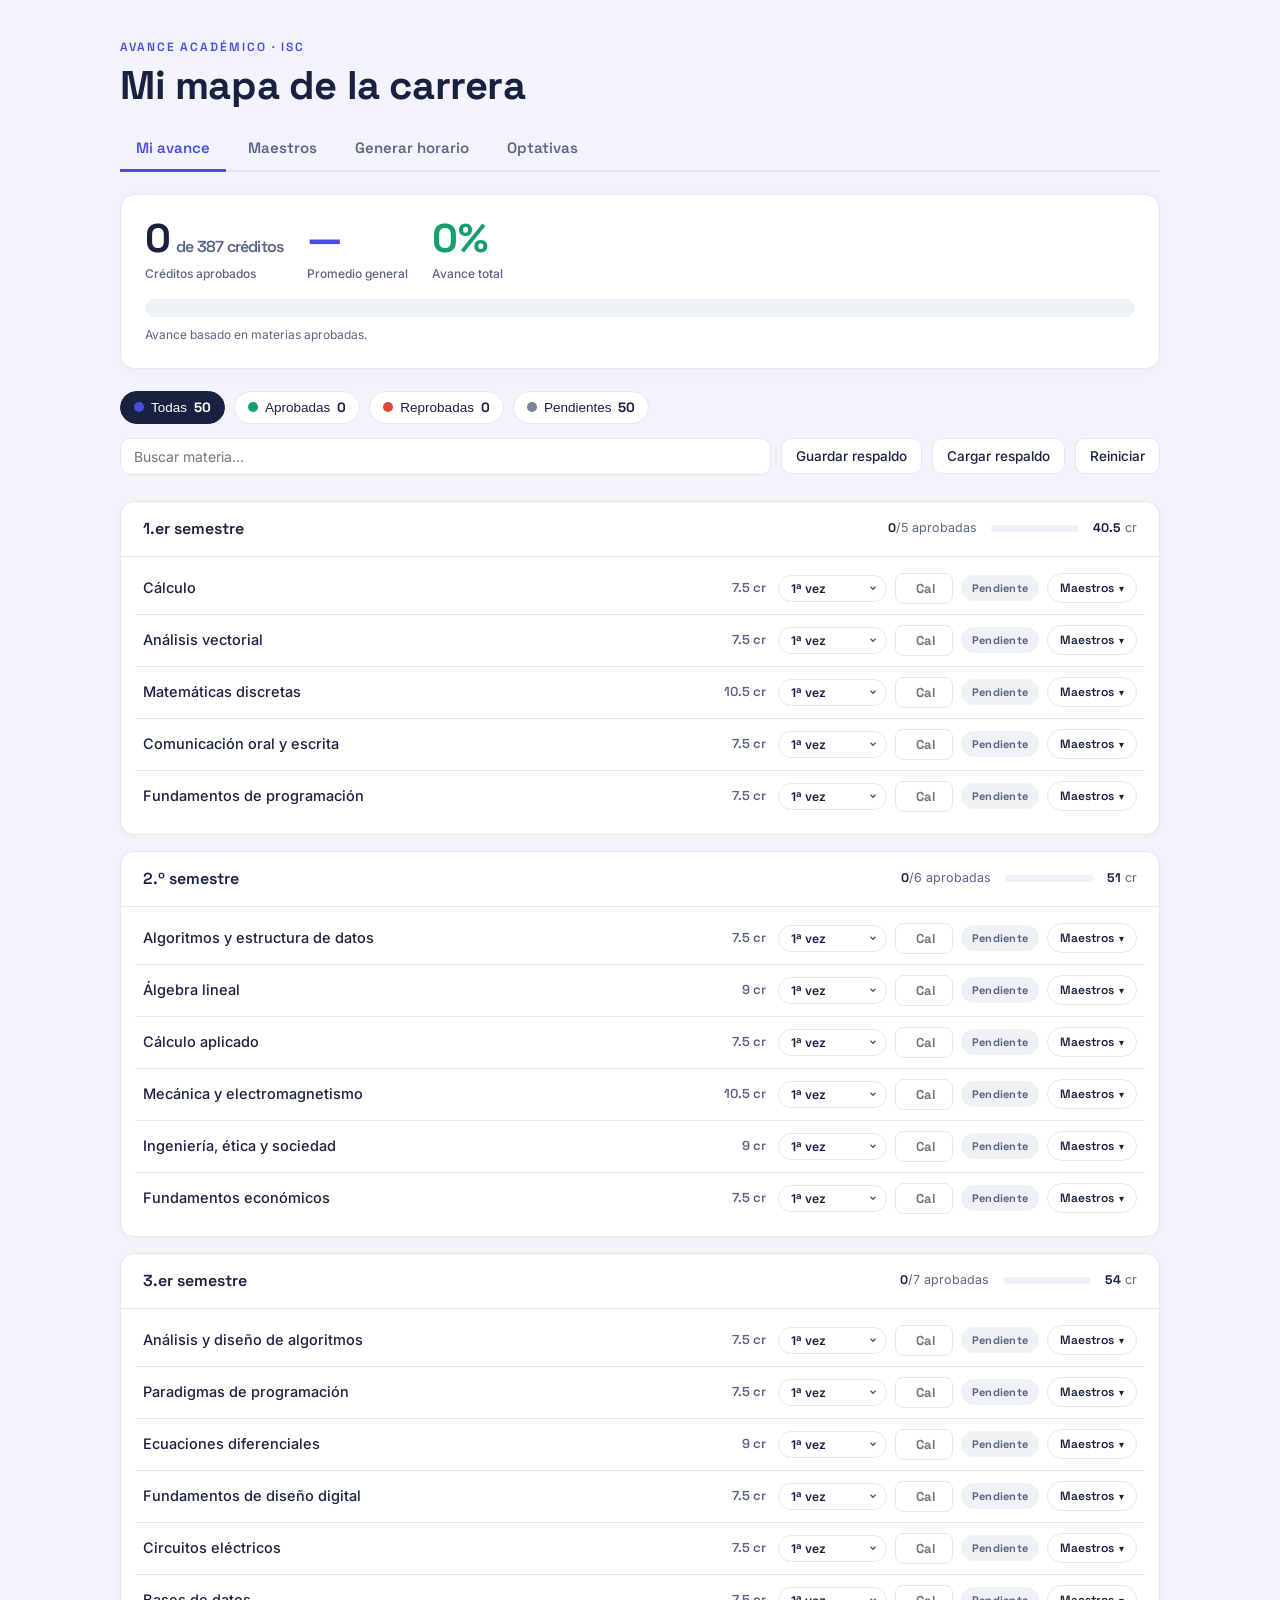
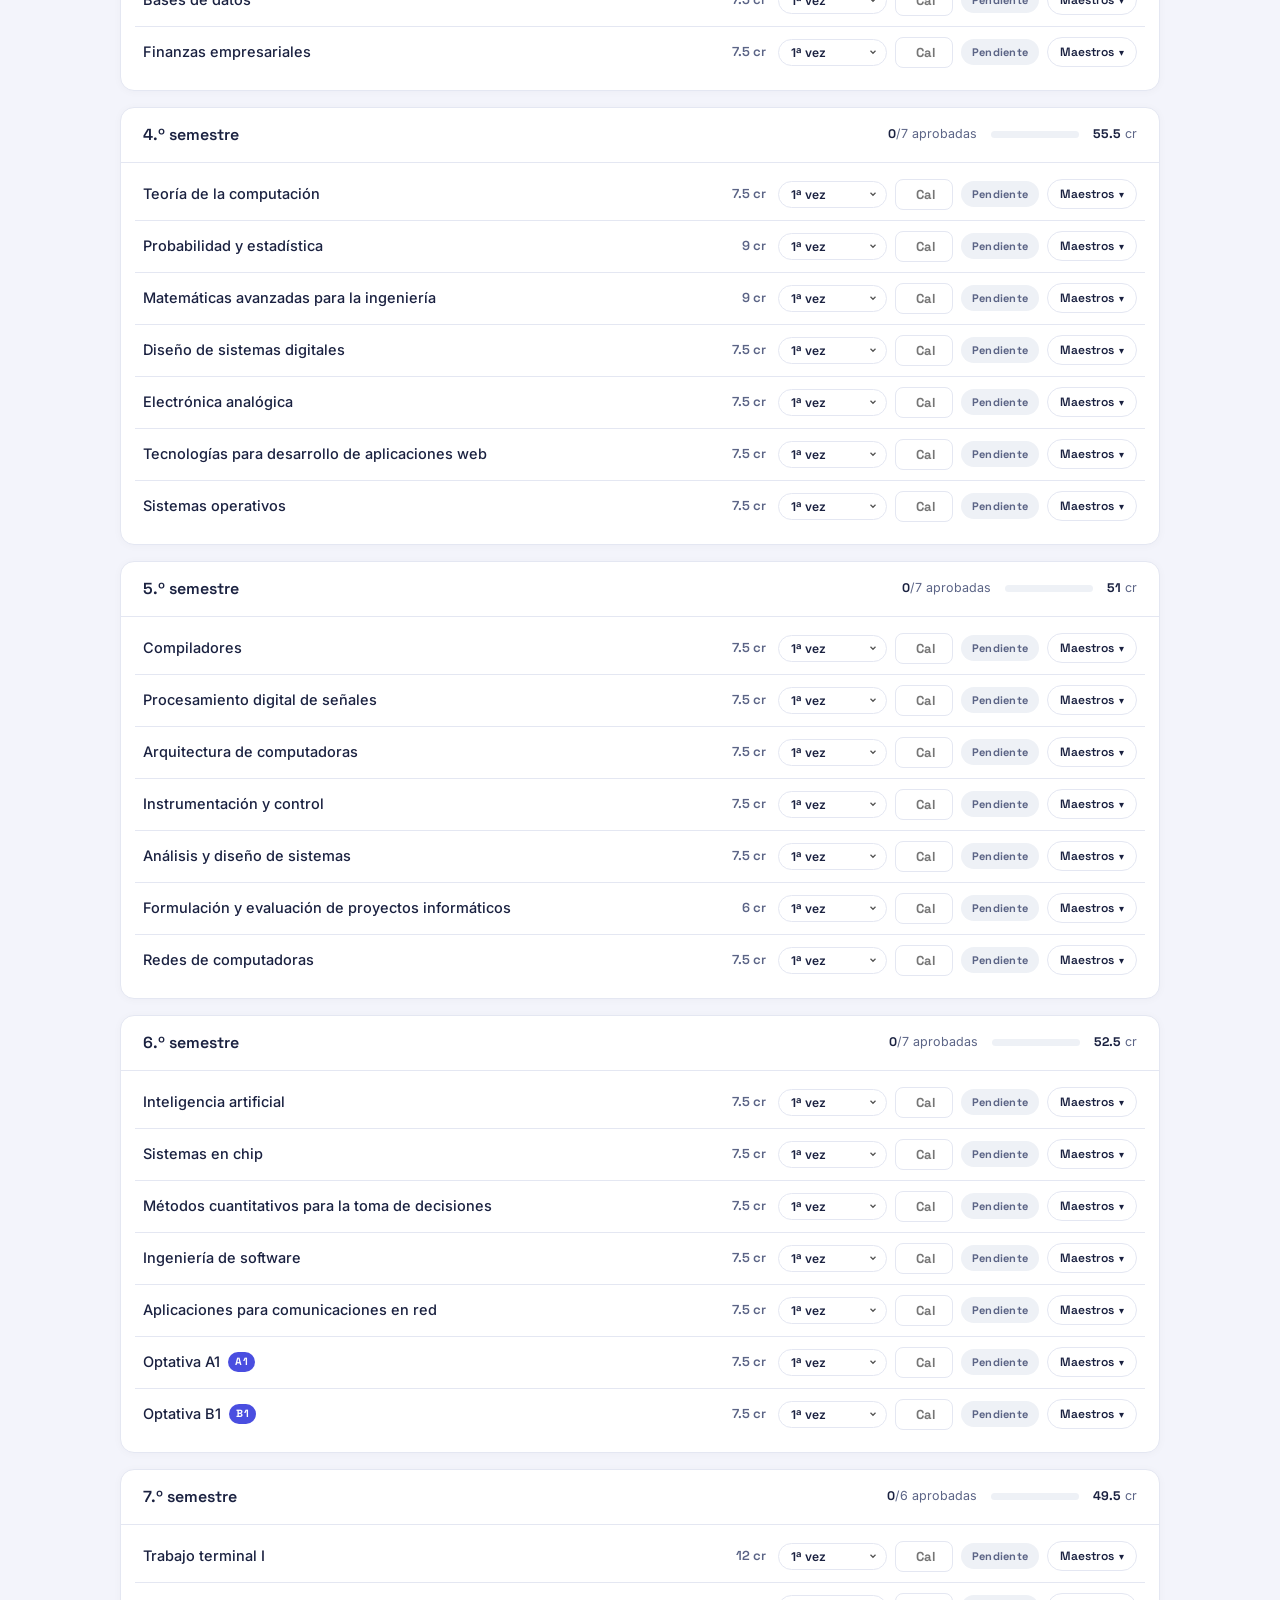
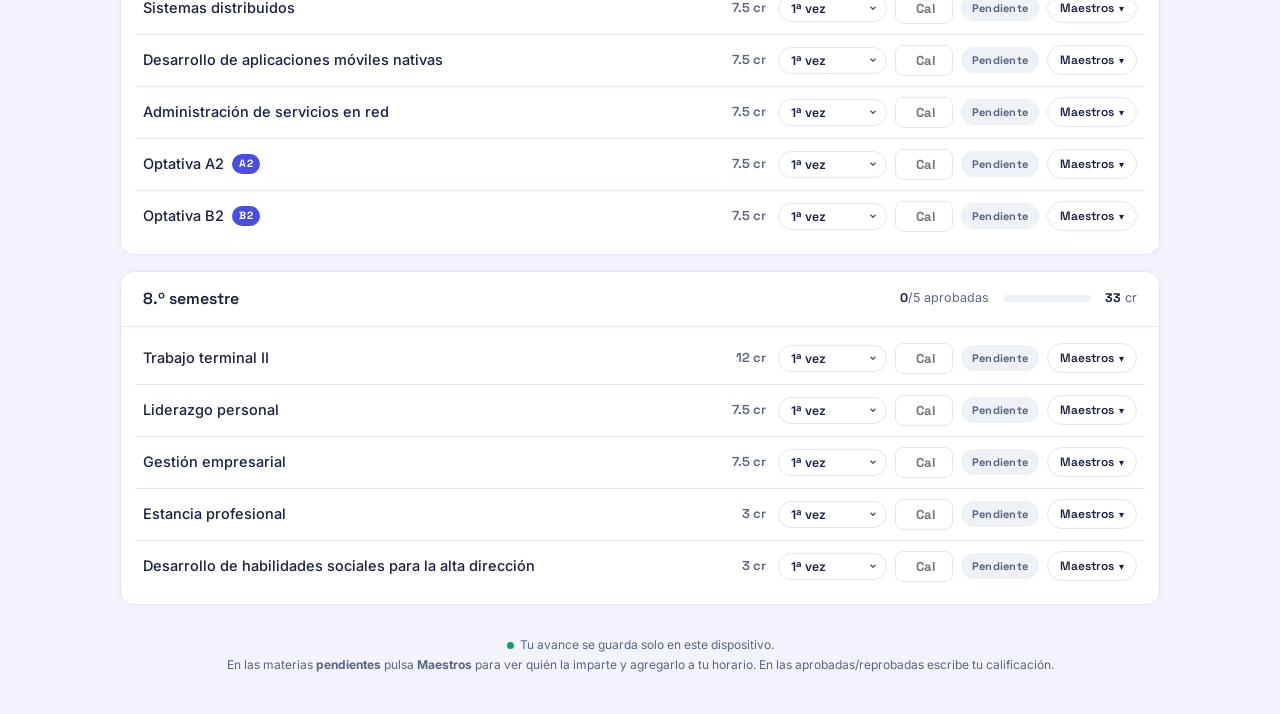
==== index.html @ 74fd8ca3 "Unifica turno vespertino + rediseña generador de horario - schedule.js: 430 ofertas (240 M + 190 V)," ====
<!DOCTYPE html>
<html lang="es">
<head>
  <meta charset="UTF-8">
  <meta name="viewport" content="width=device-width, initial-scale=1.0">
  <title>Mi avance — Ingeniería en Sistemas Computacionales</title>
  <link rel="preconnect" href="https://fonts.googleapis.com">
  <link rel="preconnect" href="https://fonts.gstatic.com" crossorigin>
  <link href="https://fonts.googleapis.com/css2?family=Space+Grotesk:wght@500;600;700&family=Inter:wght@400;500;600&display=swap" rel="stylesheet">
  <link rel="stylesheet" href="styles.css">
</head>
<body>
  <div class="wrap">

    <header class="hero">
      <div class="eyebrow">Avance académico · ISC</div>
      <h1>Mi mapa de la carrera</h1>
    </header>

    <!-- ===== NAVEGACIÓN POR PESTAÑAS ===== -->
    <nav class="tabs" id="tabs">
      <button class="tab active" data-tab="plan">Mi avance</button>
      <button class="tab" data-tab="maestros">Maestros</button>
      <button class="tab" data-tab="horario">Generar horario</button>
      <button class="tab" data-tab="optativas">Optativas</button>
    </nav>

    <!-- ===== PESTAÑA: AVANCE ===== -->
    <section class="tabpane active" id="pane-plan">

      <div class="meterwrap">
        <div class="meterhead">
          <div class="metricbox">
            <div class="big"><span id="creditosOk">0</span><small>de 387 créditos</small></div>
            <div class="meterlabel">Créditos aprobados</div>
          </div>
          <div class="metricbox">
            <div class="big alt"><span id="promedio">—</span></div>
            <div class="meterlabel">Promedio general</div>
          </div>
          <div class="metricbox">
            <div class="pct"><span id="pctOk">0</span>%</div>
            <div class="meterlabel">Avance total</div>
          </div>
        </div>
        <div class="ribbon" id="ribbon" aria-hidden="true"></div>
        <div class="ribbonkey">Avance basado en materias aprobadas.</div>
      </div>

      <div class="chips" id="chips"></div>

      <div class="toolbar">
        <input class="search" id="search" type="text" placeholder="Buscar materia…" aria-label="Buscar materia">
        <button class="btn" id="backupBtn">Guardar respaldo</button>
        <button class="btn" id="restoreBtn">Cargar respaldo</button>
        <button class="btn" id="resetBtn">Reiniciar</button>
        <input type="file" id="fileInput" accept="application/json" hidden>
      </div>

      <main id="plan"></main>

      <footer>
        <span class="savehint"><span class="blip"></span><span id="saveState">Tu avance se guarda solo en este dispositivo.</span></span><br>
        En las materias <b>pendientes</b> pulsa <b>Maestros</b> para ver quién la imparte y agregarlo a tu horario. En las aprobadas/reprobadas escribe tu calificación.
      </footer>
    </section>

    <!-- ===== PESTAÑA: MAESTROS ===== -->
    <section class="tabpane" id="pane-maestros">
      <div class="pane-head">
        <h2 class="pane-title">Maestros</h2>
        <p class="pane-sub"><b id="profCount">0</b> maestros en total. Métricas tomadas del registro oficial (solo lectura).</p>
        <div class="profs-toolbar">
          <input class="search" id="searchProf" type="text" placeholder="Buscar maestro o materia…" aria-label="Buscar maestro">
          <div class="turno-filter" id="turnoFilter" role="group" aria-label="Filtrar por turno">
            <button class="turno-btn active" data-turno="ambos">Ambos</button>
            <button class="turno-btn" data-turno="M">☀️ Matutino</button>
            <button class="turno-btn" data-turno="V">🌙 Vespertino</button>
          </div>
          <label class="sort-wrap">Ordenar por:
            <select id="sortProf">
              <optgroup label="Maestro">
                <option value="name|asc">Nombre A→Z</option>
                <option value="name|desc">Nombre Z→A</option>
              </optgroup>
              <optgroup label="Calidad">
                <option value="calidad|desc">Calidad — Mayor a menor</option>
                <option value="calidad|asc">Calidad — Menor a mayor</option>
              </optgroup>
              <optgroup label="Lo recomiendan">
                <option value="recomiendan|desc">Recomiendan — Mayor a menor</option>
                <option value="recomiendan|asc">Recomiendan — Menor a mayor</option>
              </optgroup>
              <optgroup label="Dificultad">
                <option value="dificultad|asc">Dificultad — Menor a mayor</option>
                <option value="dificultad|desc">Dificultad — Mayor a menor</option>
              </optgroup>
              <optgroup label="Otros criterios">
                <option value="grupo|asc">Grupo A→Z</option>
                <option value="semestre|asc">Semestre 1→8</option>
                <option value="semestre|desc">Semestre 8→1</option>
                <option value="materia|asc">Materia A→Z</option>
              </optgroup>
            </select>
          </label>
        </div>
      </div>
      <div class="table-wrap">
        <table class="profs-table" id="profsTable">
          <thead id="profsHead"></thead>
          <tbody id="profsBody"></tbody>
        </table>
      </div>
    </section>

    <!-- ===== PESTAÑA: GENERAR HORARIO ===== -->
    <section class="tabpane" id="pane-horario">
      <div class="pane-head">
        <h2 class="pane-title">Generar horario</h2>
        <p class="pane-sub">Agrega maestros desde tus materias pendientes o reprobadas en la pestaña <b>Mi avance</b>. Aquí se contabilizan los créditos inscritos (máx. <b>55</b>).</p>
      </div>

      <div class="cred-summary" id="credSummary"></div>

      <!-- P17: Modo Manual vs Automático -->
      <div class="auto-panel">
        <div class="auto-tabs">
          <button class="auto-tab active" data-mode="manual">✋ Manual</button>
          <button class="auto-tab" data-mode="auto">⚡ Automático</button>
        </div>
        <div class="auto-config" data-mode="auto" hidden>
          <div class="auto-row">
            <label>Turno
              <select id="autoTurno">
                <option value="M">☀️ Matutino</option>
                <option value="V">🌙 Vespertino</option>
                <option value="ambos">Ambos</option>
              </select>
            </label>
            <label>Hora entrada
              <input type="time" id="autoEntrada" value="07:00" step="1800">
            </label>
            <label>Hora salida
              <input type="time" id="autoSalida" value="15:00" step="1800">
            </label>
            <label>Máx materias
              <input type="number" id="autoMax" min="1" max="9" value="7">
            </label>
            <button id="autoGenBtn" class="btn-primary">Generar horario automático</button>
            <button id="autoOtraBtn" class="btn" hidden>🎲 Otra opción</button>
          </div>
          <div class="auto-hint"><b>Completa</b> lo que ya metiste a mano: conserva tus materias y agrega las que te <b>faltan</b>, empezando por el semestre más bajo con pendientes y subiendo. Las cuadra dentro de tu ventana de tiempo, <b>sin horas muertas</b> y de forma <b>aleatoria</b> (sin importar calidad del maestro). Créditos de materias <b>bloqueadas</b> reducen tu capacidad. Pulsa <b>🎲 Otra opción</b> para barajar.</div>
          <div class="auto-result" id="autoResult"></div>
        </div>
      </div>

      <div class="horario-actions">
        <button id="clearHorarioBtn" class="btn-danger">🗑 Borrar todo el horario</button>
      </div>

      <div id="horarioTable"></div>

      <div id="horarioList"></div>
    </section>

    <!-- ========== PESTAÑA 4 · OPTATIVAS ========== -->
    <section class="tabpane" id="pane-optativas">
      <h2 class="pane-title">Optativas — Rutas de especialización</h2>
      <p class="pane-sub">Cada rama tiene una materia en 6.° semestre (A1 o B1) y otra en 7.° (A2 o B2). Las que ya elegiste se resaltan.</p>
      <div id="rutasOpt"></div>
    </section>

  </div>

  <script src="roster.js"></script>
  <script src="metrics.js"></script>
  <script src="schedule.js"></script>
  <script src="optativas.js"></script>
  <script src="app.js"></script>
</body>
</html>
---- styles.css ----
:root {
  --ink: #1a2140;
  --ink-soft: #5b6486;
  --line: #e4e7f2;
  --page: #f3f4fb;
  --card: #ffffff;
  /* estados */
  --c-pend: #7a8398;  --bg-pend: #eef1f6;
  --c-apro: #15a06b;  --bg-apro: #d8f5e7;
  --c-repr: #e1483b;  --bg-repr: #fde1de;
  --c-mid:  #d98012;  --bg-mid:  #fdedcf;
  --accent: #4a4ee0;
  --radius: 14px;
  --display: 'Space Grotesk', system-ui, sans-serif;
  --body: 'Inter', system-ui, -apple-system, sans-serif;
}

* { box-sizing: border-box; margin: 0; padding: 0; }
html { -webkit-text-size-adjust: 100%; }

body {
  font-family: var(--body);
  background: var(--page);
  color: var(--ink);
  line-height: 1.5;
  padding: clamp(14px, 3vw, 40px);
}
.wrap { max-width: 1040px; margin: 0 auto; }

/* ========== HERO ========== */
header.hero { margin-bottom: 18px; }
.eyebrow {
  font-family: var(--display); font-weight: 600; font-size: 12px;
  letter-spacing: 0.16em; text-transform: uppercase; color: var(--accent); margin-bottom: 8px;
}
h1 {
  font-family: var(--display); font-weight: 700;
  font-size: clamp(26px, 5vw, 40px); line-height: 1.08;
  letter-spacing: -0.01em; max-width: 18ch;
}

/* ========== PESTAÑAS ========== */
.tabs {
  display: flex; gap: 6px; margin-bottom: 22px;
  border-bottom: 2px solid var(--line); flex-wrap: wrap;
}
.tab {
  border: 0; background: none; cursor: pointer;
  font-family: var(--display); font-weight: 600; font-size: 15px;
  color: var(--ink-soft); padding: 12px 16px;
  border-bottom: 3px solid transparent; margin-bottom: -2px;
  transition: color 0.15s, border-color 0.15s;
}
.tab:hover { color: var(--ink); }
.tab.active { color: var(--accent); border-bottom-color: var(--accent); }

.tabpane { display: none; }
.tabpane.active { display: block; animation: fade 0.2s ease; }
@keyframes fade { from { opacity: 0; transform: translateY(4px); } to { opacity: 1; transform: none; } }

/* ========== MEDIDOR (avance) ========== */
.meterwrap {
  background: var(--card); border: 1px solid var(--line);
  border-radius: var(--radius); padding: clamp(16px, 3vw, 24px);
  box-shadow: 0 2px 14px rgba(26, 33, 64, 0.04); margin-bottom: 22px;
}
.meterhead {
  display: flex; gap: 24px; flex-wrap: wrap; margin-bottom: 16px;
}
.metricbox { display: flex; flex-direction: column; }
.big { font-family: var(--display); font-weight: 700; font-size: clamp(26px, 5vw, 40px); line-height: 1; letter-spacing: -0.02em; }
.big.alt { color: var(--accent); }
.big small { font-size: 0.4em; font-weight: 600; color: var(--ink-soft); margin-left: 6px; }
.pct { font-family: var(--display); font-weight: 700; font-size: clamp(26px, 5vw, 40px); color: var(--c-apro); line-height: 1; }
.meterlabel { font-size: 12px; color: var(--ink-soft); margin-top: 6px; font-weight: 500; }

/* ========== BARRA-CINTA ========== */
/* P10: barra continua de avance */
.ribbon { width: 100%; height: 18px; border-radius: 999px; overflow: hidden; background: var(--bg-pend); position: relative; }
.ribbon-fill { height: 100%; border-radius: 999px; transition: width 0.4s ease, background 0.4s ease; min-width: 0; }
.ribbonkey { font-size: 12px; color: var(--ink-soft); margin-top: 9px; }

/* ========== CHIPS ========== */
.chips { display: flex; flex-wrap: wrap; gap: 9px; margin: 0 0 8px; }
.chip {
  display: inline-flex; align-items: center; gap: 7px; cursor: pointer;
  border: 1.5px solid var(--line); background: var(--card); border-radius: 999px;
  padding: 7px 13px; font-size: 13.5px; font-weight: 500; color: var(--ink);
  transition: border-color 0.15s, transform 0.05s;
}
.chip:hover { border-color: var(--accent); }
.chip:active { transform: scale(0.97); }
.chip .dot { width: 10px; height: 10px; border-radius: 50%; }
.chip .n { font-family: var(--display); font-weight: 700; }
.chip[aria-pressed="true"] { border-color: var(--ink); background: var(--ink); color: #fff; }
.chip[aria-pressed="true"] .num { color: #fff; }
.dot.pendiente { background: var(--c-pend); }
.dot.aprobada  { background: var(--c-apro); }
.dot.reprobada { background: var(--c-repr); }
.dot.todas     { background: var(--accent); }

/* ========== TOOLBAR ========== */
.toolbar { display: flex; flex-wrap: wrap; gap: 10px; align-items: center; margin: 14px 0 26px; }
.search {
  flex: 1; min-width: 180px; border: 1.5px solid var(--line); border-radius: 10px;
  padding: 9px 13px; font-family: var(--body); font-size: 14px; color: var(--ink); background: var(--card);
}
.search:focus { outline: 2px solid var(--accent); outline-offset: 1px; border-color: transparent; }
.btn {
  border: 1.5px solid var(--line); background: var(--card); border-radius: 10px;
  padding: 9px 14px; font-family: var(--body); font-size: 13.5px; font-weight: 500; color: var(--ink); cursor: pointer;
}
.btn:hover { border-color: var(--accent); }

/* ========== SEMESTRES ========== */
.sem {
  background: var(--card); border: 1px solid var(--line); border-radius: var(--radius);
  margin-bottom: 16px; overflow: hidden; box-shadow: 0 1px 8px rgba(26, 33, 64, 0.03);
}
.sem.hidden { display: none; }
.semhead {
  display: flex; align-items: center; justify-content: space-between; gap: 12px;
  padding: 15px clamp(14px, 3vw, 22px); border-bottom: 1px solid var(--line); flex-wrap: wrap;
}
.semtitle { font-family: var(--display); font-weight: 600; font-size: 16px; }
.semmeta { display: flex; align-items: center; gap: 14px; font-size: 12.5px; color: var(--ink-soft); }
.semmeta b { font-family: var(--display); color: var(--ink); }
.minibar { width: 88px; height: 7px; border-radius: 99px; background: var(--bg-pend); overflow: hidden; }
.minibar i { display: block; height: 100%; background: var(--c-apro); width: 0; transition: width 0.3s; }

/* ========== FILAS DE MATERIAS ========== */
.rows { padding: 6px clamp(8px, 2vw, 14px) 12px; }
.subject { border-bottom: 1px solid var(--line); }
.subject:last-child { border-bottom: 0; }
.subject.hidden { display: none; }

.row { display: grid; grid-template-columns: minmax(0, 1fr) auto auto; align-items: center; gap: 12px; padding: 10px 8px; }
.name { font-size: 14.5px; font-weight: 500; display: inline-flex; align-items: center; gap: 8px; flex-wrap: wrap; }
.opttag {
  font-family: var(--display); font-size: 10.5px; font-weight: 700; letter-spacing: 0.06em;
  padding: 2px 7px; border-radius: 999px; background: var(--accent); color: #fff;
}
.cred { font-family: var(--display); font-weight: 600; font-size: 13px; color: var(--ink-soft); white-space: nowrap; }
.cred::after { content: " cr"; }

.row-controls { display: flex; align-items: center; gap: 8px; }

select.st {
  -webkit-appearance: none; appearance: none; cursor: pointer;
  border: 1.5px solid transparent; border-radius: 999px; padding: 6px 30px 6px 14px;
  font-family: var(--body); font-weight: 600; font-size: 12.5px;
  background-position: right 10px center; background-repeat: no-repeat; background-size: 14px;
  background-image: url("data:image/svg+xml,%3Csvg xmlns='http://www.w3.org/2000/svg' width='14' height='14' viewBox='0 0 24 24' fill='none' stroke='%23555' stroke-width='3'%3E%3Cpath d='M6 9l6 6 6-6'/%3E%3C/svg%3E");
}
select.st:focus { outline: 2px solid var(--accent); outline-offset: 1px; }
select.st[data-st="pendiente"] { background-color: var(--bg-pend); color: var(--c-pend); }
select.st[data-st="aprobada"]  { background-color: var(--bg-apro); color: var(--c-apro); }
select.st[data-st="reprobada"] { background-color: var(--bg-repr); color: var(--c-repr); }

/* calificación */
.calif {
  width: 58px; border: 1.5px solid var(--line); border-radius: 8px; padding: 6px 4px 6px 8px;
  font-family: var(--display); font-weight: 700; font-size: 13px; text-align: center;
  color: var(--ink); background: var(--card); -moz-appearance: textfield;
}
.calif::-webkit-outer-spin-button, .calif::-webkit-inner-spin-button { -webkit-appearance: none; margin: 0; }
.calif:focus { outline: 2px solid var(--accent); outline-offset: 1px; border-color: transparent; }
.calif.hidden, .profsBtn.hidden { display: none; }

/* botón maestros */
.profsBtn {
  border: 1.5px solid var(--line); background: var(--card); border-radius: 999px;
  padding: 6px 12px; font-family: var(--display); font-weight: 600; font-size: 12px;
  color: var(--ink); cursor: pointer; white-space: nowrap; display: inline-flex; align-items: center; gap: 5px;
}
.profsBtn:hover { border-color: var(--accent); color: var(--accent); }
.profsBtn.active { background: var(--accent); border-color: var(--accent); color: #fff; }
.profsBtn .caret { font-size: 10px; }
.profsBtn.active .caret { transform: rotate(180deg); }

/* ========== DROPDOWN DE MAESTROS ========== */
.drop { display: none; padding: 0 8px; }
.drop.open { display: block; padding: 4px 8px 14px; }
.drop-head { font-size: 12px; color: var(--ink-soft); font-weight: 600; margin: 6px 0 10px; }
.drop-empty { font-size: 13px; color: var(--ink-soft); padding: 14px; background: var(--bg-pend); border-radius: 10px; }
.drop-empty.big { text-align: center; padding: 36px 16px; line-height: 1.7; }
.drop-list { display: grid; grid-template-columns: repeat(auto-fill, minmax(260px, 1fr)); gap: 8px; }

.tcard {
  display: flex; align-items: center; justify-content: space-between; gap: 10px;
  border: 1px solid var(--line); border-radius: 10px; padding: 10px 12px; background: #fbfcff;
}
.tcard-main { min-width: 0; }
.tcard-name { font-weight: 600; font-size: 13.5px; line-height: 1.25; }
.tcard-grupo { font-size: 11.5px; color: var(--ink-soft); margin: 2px 0 4px; }
.tcard-sesiones {
  font-family: var(--display);
  font-size: 11.5px;
  font-weight: 600;
  color: var(--ink);
  background: var(--bg-pend);
  padding: 4px 8px;
  border-radius: 6px;
  margin-bottom: 6px;
  display: inline-block;
}
.tcard-metrics { display: flex; gap: 5px; }
.mm {
  font-family: var(--display); font-weight: 700; font-size: 11px;
  padding: 2px 7px; border-radius: 999px; background: var(--bg-pend); color: var(--ink-soft);
}
/* Badge de estado derivado (pendiente/aprobada/reprobada/bloqueada) */
.status-badge {
  display: inline-flex; align-items: center; justify-content: center;
  font-family: var(--display); font-weight: 700; font-size: 11px;
  padding: 5px 10px; border-radius: 999px;
  white-space: nowrap; letter-spacing: 0.02em;
  min-width: 78px; text-align: center;
}
.status-badge[data-st="pendiente"] { background: var(--bg-pend); color: var(--ink-soft); }
.status-badge[data-st="aprobada"]  { background: var(--bg-apro); color: var(--c-apro); }
.status-badge[data-st="reprobada"] { background: var(--bg-repr); color: var(--c-repr); }
.status-badge[data-recurse="1"]    { background: #fdedcf; color: #b45309; }
.status-badge[data-blocked="1"]    { background: #7f1d1d; color: #fff; }

/* Chip de turno en las tarjetas de oferta (dropdown de inscripción) */
.tchip {
  display: inline-block; vertical-align: middle;
  font-family: var(--display); font-weight: 700; font-size: 10px;
  padding: 2px 7px; border-radius: 999px; white-space: nowrap;
}
.tchip.tm { background: #fdedcf; color: #b45309; }
.tchip.tv { background: #e0e2fb; color: #4338ca; }

.veces {
  -webkit-appearance: none; appearance: none; cursor: pointer;
  border: 1.5px solid var(--line); background: var(--card);
  border-radius: 999px; padding: 5px 26px 5px 12px;
  font-family: var(--body); font-weight: 600; font-size: 12px;
  color: var(--ink);
  background-image: url("data:image/svg+xml,%3Csvg xmlns='http://www.w3.org/2000/svg' width='10' height='10' viewBox='0 0 24 24' fill='none' stroke='%23555' stroke-width='3'%3E%3Cpath d='M6 9l6 6 6-6'/%3E%3C/svg%3E");
  background-repeat: no-repeat; background-position: right 8px center;
}
.veces:focus { outline: 2px solid var(--accent); outline-offset: 1px; }

/* P7/P8: toolbar de la pestaña Maestros */
.profs-toolbar { display: flex; gap: 12px; flex-wrap: wrap; align-items: center; margin-top: 12px; }
.profs-toolbar .search { flex: 1; min-width: 240px; }
.sort-wrap {
  display: inline-flex; align-items: center; gap: 8px;
  font-size: 12.5px; color: var(--ink-soft); font-weight: 600;
}
#sortProf {
  -webkit-appearance: none; appearance: none; cursor: pointer;
  border: 1.5px solid var(--line); background: var(--card);
  border-radius: 999px; padding: 8px 28px 8px 14px;
  font-family: var(--body); font-weight: 600; font-size: 13px; color: var(--ink);
  background-image: url("data:image/svg+xml,%3Csvg xmlns='http://www.w3.org/2000/svg' width='10' height='10' viewBox='0 0 24 24' fill='none' stroke='%23555' stroke-width='3'%3E%3Cpath d='M6 9l6 6 6-6'/%3E%3C/svg%3E");
  background-repeat: no-repeat; background-position: right 10px center;
}
#sortProf:focus { outline: 2px solid var(--accent); outline-offset: 1px; }

/* P16: filtro de turno en Maestros */
.turno-filter { display: inline-flex; gap: 4px; background: var(--bg-pend); border-radius: 999px; padding: 3px; }
.turno-btn {
  border: none; background: transparent; cursor: pointer;
  border-radius: 999px; padding: 7px 13px;
  font-family: var(--body); font-weight: 600; font-size: 12.5px; color: var(--ink-soft);
  transition: background .15s, color .15s;
}
.turno-btn:hover { color: var(--ink); }
.turno-btn.active { background: var(--card); color: var(--accent); box-shadow: 0 1px 3px rgba(0,0,0,.08); }

/* Badges de turno junto al nombre del maestro */
.tbadge {
  display: inline-block; margin-left: 6px; vertical-align: middle;
  font-family: var(--display); font-weight: 700; font-size: 10px; line-height: 1;
  padding: 3px 6px; border-radius: 5px;
}
.tbadge.tm { background: #fdedcf; color: #b45309; }
.tbadge.tv { background: #e0e2fb; color: #4338ca; }

/* P12: colores del valor de promedio en tarjetas */
.cs-val.color-g1 { color: #15803d; }
.cs-val.color-g2 { color: #4d7c0f; }
.cs-val.color-y1 { color: #b45309; }
.cs-val.color-o1 { color: #c2410c; }
.cs-val.color-r1 { color: #b91c1c; }
.cs-val.color-r2 { color: #7f1d1d; }

/* P15: Pestaña Optativas con rutas */
.pane-title { font-family: var(--display); font-weight: 700; font-size: 22px; margin-bottom: 6px; }
.pane-sub { color: var(--ink-soft); font-size: 13.5px; margin-bottom: 18px; max-width: 70ch; }

.opt-resumen {
  display: flex; flex-wrap: wrap; align-items: center; gap: 12px;
  background: var(--card); border: 1px solid var(--line); border-radius: 12px;
  padding: 14px 18px; margin-bottom: 18px;
}
.opt-resumen.empty { color: var(--ink-soft); font-size: 13.5px; }
.opt-count {
  font-family: var(--display); font-weight: 700; font-size: 14px; color: var(--accent);
}
.opt-pills { display: flex; flex-wrap: wrap; gap: 8px; }
.opt-pill {
  background: var(--bg-apro); color: var(--c-apro);
  font-size: 12px; font-weight: 600; padding: 4px 10px; border-radius: 999px;
}
.opt-pill b { font-family: var(--display); font-size: 11px; margin-right: 4px; }

.rutas-grid { display: grid; grid-template-columns: 1fr; gap: 10px; }

.ruta {
  background: var(--card); border: 1.5px solid var(--line); border-radius: 12px;
  padding: 12px 16px; transition: border-color 0.2s, box-shadow 0.2s, background 0.2s;
}
.ruta.elegida {
  border-color: var(--accent); background: linear-gradient(180deg, #f7f8ff 0%, var(--card) 100%);
  box-shadow: 0 2px 14px rgba(74, 78, 224, 0.08);
}

.ruta-head { display: flex; align-items: center; gap: 12px; margin-bottom: 12px; }
.ruta-badge {
  display: inline-flex; align-items: center; justify-content: center;
  min-width: 38px; height: 32px; padding: 0 10px;
  background: var(--accent); color: #fff; border-radius: 8px;
  font-family: var(--display); font-weight: 700; font-size: 12.5px; letter-spacing: 0.02em;
}
.ruta.elegida .ruta-badge { background: var(--c-apro); }
.ruta-name { font-family: var(--display); font-weight: 700; font-size: 15px; flex: 1; }
.ruta-chip {
  background: var(--bg-apro); color: var(--c-apro);
  font-size: 11px; font-weight: 700; padding: 4px 10px; border-radius: 999px;
  text-transform: uppercase; letter-spacing: 0.04em;
}

.ruta-pasos { display: grid; grid-template-columns: 1fr auto 1fr; align-items: stretch; gap: 10px; }
.ruta-paso {
  border: 1.5px solid var(--line); border-radius: 10px; padding: 10px 12px;
  background: #fafbff; min-width: 0;
}
.ruta-paso.active { border-color: var(--c-apro); background: #f0fff7; }
.ruta-paso-tag {
  font-family: var(--display); font-size: 10.5px; font-weight: 700;
  color: var(--ink-soft); letter-spacing: 0.06em; margin-bottom: 4px;
}
.ruta-paso.active .ruta-paso-tag { color: var(--c-apro); }
.ruta-paso-name { font-weight: 600; font-size: 13.5px; line-height: 1.3; margin-bottom: 2px; }
.ruta-paso-en { font-size: 11.5px; color: var(--ink-soft); font-style: italic; }
.ruta-flecha {
  display: flex; align-items: center; justify-content: center;
  font-family: var(--display); font-weight: 700; font-size: 22px; color: var(--ink-soft);
}
.ruta.elegida .ruta-flecha { color: var(--c-apro); }

@media (max-width: 620px) {
  .ruta-pasos { grid-template-columns: 1fr; }
  .ruta-flecha { transform: rotate(90deg); }
}

/* P17: Modo Manual / Automático */
.auto-panel {
  background: var(--card); border: 1px solid var(--line);
  border-radius: 12px; padding: 14px 16px; margin-bottom: 18px;
}
.auto-tabs { display: flex; gap: 6px; margin-bottom: 12px; }
.auto-tab {
  border: 1.5px solid var(--line); background: var(--card);
  border-radius: 999px; padding: 7px 16px;
  font-family: var(--display); font-weight: 600; font-size: 13px;
  color: var(--ink-soft); cursor: pointer;
}
.auto-tab.active { background: var(--accent); color: #fff; border-color: var(--accent); }
.auto-row {
  display: flex; flex-wrap: wrap; gap: 12px; align-items: end;
}
.auto-row label {
  display: flex; flex-direction: column; gap: 4px;
  font-size: 11.5px; font-weight: 600; color: var(--ink-soft);
  text-transform: uppercase; letter-spacing: 0.04em;
}
.auto-row input {
  border: 1.5px solid var(--line); background: var(--card);
  border-radius: 10px; padding: 8px 12px;
  font-family: var(--body); font-size: 14px; color: var(--ink); font-weight: 600;
}
.auto-row input:focus { outline: 2px solid var(--accent); outline-offset: 1px; }
.btn-primary {
  background: var(--accent); color: #fff; border: 1.5px solid var(--accent);
  border-radius: 999px; padding: 9px 18px;
  font-family: var(--display); font-weight: 600; font-size: 13px;
  cursor: pointer; transition: background 0.15s;
}
.btn-primary:hover { background: #383bbf; border-color: #383bbf; }
.auto-hint, .auto-warn, .auto-ok {
  font-size: 13px; padding: 10px 14px; border-radius: 10px;
  margin-top: 12px; line-height: 1.5;
}
.auto-hint { background: var(--bg-pend); color: var(--ink-soft); }
.auto-warn { background: var(--bg-repr); color: var(--c-repr); font-weight: 600; }
.auto-ok { background: var(--bg-apro); color: var(--c-apro); font-weight: 600; }

/* P14: botón borrar horario */
.horario-actions { display: flex; justify-content: flex-end; margin-bottom: 14px; }
.btn-danger {
  background: var(--card); border: 1.5px solid var(--c-repr);
  color: var(--c-repr); font-family: var(--display); font-weight: 600;
  font-size: 13px; padding: 8px 16px; border-radius: 999px; cursor: pointer;
  transition: background 0.15s, color 0.15s;
}
.btn-danger:hover { background: var(--c-repr); color: #fff; }

/* P5: paleta 6 colores (calidad/recomiendan/dificultad) */
.mm, .metric-pill {
  display: inline-flex; align-items: center; justify-content: center;
  font-family: var(--display); font-weight: 700; font-size: 12px;
  padding: 3px 9px; border-radius: 999px; min-width: 38px;
}
.metric-pill.g1, .mm.g1 { background: #15803d; color: #fff; }
.metric-pill.g2, .mm.g2 { background: #c7eb6d; color: #2d4f00; }
.metric-pill.y1, .mm.y1 { background: #fde047; color: #5a4400; }
.metric-pill.o1, .mm.o1 { background: #f97316; color: #fff; }
.metric-pill.r1, .mm.r1 { background: #dc2626; color: #fff; }
.metric-pill.r2, .mm.r2 { background: #7f1d1d; color: #fff; }
.metric-pill.na, .mm.na { background: var(--bg-pend); color: var(--ink-soft); }

.addBtn {
  flex-shrink: 0; border: 1.5px solid var(--accent); background: var(--card); color: var(--accent);
  border-radius: 999px; padding: 6px 12px; font-family: var(--display); font-weight: 600;
  font-size: 12px; cursor: pointer; white-space: nowrap; transition: background 0.15s, color 0.15s;
}
.addBtn:hover { background: var(--accent); color: #fff; }
.addBtn.added { background: var(--c-apro); border-color: var(--c-apro); color: #fff; }

/* ========== PANEL GENÉRICO (maestros/horario) ========== */
.pane-head { margin-bottom: 18px; }
.pane-title { font-family: var(--display); font-weight: 700; font-size: clamp(22px, 4vw, 30px); letter-spacing: -0.01em; }
.pane-sub { color: var(--ink-soft); font-size: 14px; margin: 8px 0 14px; max-width: 70ch; }

/* ========== TABLA DE MAESTROS ========== */
.table-wrap {
  background: var(--card); border: 1px solid var(--line); border-radius: var(--radius);
  overflow: auto; box-shadow: 0 1px 8px rgba(26, 33, 64, 0.03);
}
.profs-table { width: 100%; border-collapse: collapse; min-width: 640px; }
.profs-table th, .profs-table td { text-align: left; padding: 12px 14px; border-bottom: 1px solid var(--line); vertical-align: middle; }
.profs-table thead th { position: sticky; top: 0; background: #fafbff; z-index: 1; }
.th-label { font-family: var(--display); font-weight: 700; font-size: 13px; margin-bottom: 6px; }
.th-sort { display: flex; gap: 4px; }
.sortbtn {
  border: 1px solid var(--line); background: var(--card); border-radius: 6px;
  padding: 3px 7px; font-size: 10.5px; font-weight: 600; color: var(--ink-soft); cursor: pointer;
}
.sortbtn:hover { border-color: var(--accent); color: var(--accent); }
.sortbtn.on { background: var(--accent); border-color: var(--accent); color: #fff; }

.pname { font-weight: 600; font-size: 14px; }
.pmats { display: flex; flex-wrap: wrap; gap: 5px; margin-top: 6px; max-width: 380px; align-items: center; }

.mtag {
  display: inline-flex; align-items: center; gap: 4px; cursor: pointer; user-select: none;
  font-size: 11px; font-weight: 600; padding: 3px 9px; border-radius: 999px;
  border: 1.5px solid transparent; line-height: 1.3; transition: filter 0.12s;
}
.mtag:hover { filter: brightness(0.95); }
.mtag.on  { background: var(--bg-apro); color: var(--c-apro); border-color: #aee5cd; }
.mtag.off { background: var(--bg-repr); color: var(--c-repr); border-color: #f6bdb7; }
.mtag .mx {
  font-style: normal; font-weight: 700; opacity: 0.7; padding: 0 1px;
  border-radius: 50%; font-size: 12px; line-height: 1;
}
.mtag .mx:hover { opacity: 1; }

.addmat {
  -webkit-appearance: none; appearance: none; cursor: pointer;
  border: 1.5px dashed var(--line); border-radius: 999px; background: var(--card);
  padding: 3px 10px; font-family: var(--display); font-weight: 600; font-size: 11px; color: var(--accent);
}
.addmat:hover { border-color: var(--accent); }
.addmat:focus { outline: 2px solid var(--accent); outline-offset: 1px; }
.metric-input {
  width: 80px; border: 1.5px solid var(--line); border-radius: 8px; padding: 7px 8px;
  font-family: var(--display); font-weight: 700; font-size: 13px; text-align: center;
  color: var(--ink); background: var(--card); -moz-appearance: textfield;
}
.metric-input::-webkit-outer-spin-button, .metric-input::-webkit-inner-spin-button { -webkit-appearance: none; margin: 0; }
.metric-input:focus { outline: 2px solid var(--accent); outline-offset: 1px; border-color: transparent; }
.profs-table tbody tr:hover { background: #fafbff; }

/* ========== HORARIO ========== */
.cred-summary {
  display: grid; grid-template-columns: repeat(4, 1fr); gap: 12px; margin-bottom: 18px;
}
@media (max-width: 720px) { .cred-summary { grid-template-columns: repeat(2, 1fr); } }
.cs-card {
  background: var(--card); border: 1px solid var(--line);
  border-radius: 12px; padding: 16px 18px; min-width: 0;
}
.cs-card.muted { background: var(--bg-pend); }
.cs-card.danger { border-color: var(--c-repr); background: var(--bg-repr); }
.cs-val { font-family: var(--display); font-weight: 700; font-size: 26px; line-height: 1.05; }
.cs-max { font-size: 14px; color: var(--ink-soft); font-weight: 500; }
.cs-label {
  font-size: 11.5px; color: var(--ink-soft); margin-top: 8px; font-weight: 600;
  text-transform: uppercase; letter-spacing: 0.04em;
}
.cs-bloq { font-size: .7rem; color: #dc2626; font-weight: 700; text-transform: none; }
.over-warn {
  width: 100%; background: var(--bg-repr); color: var(--c-repr); font-weight: 600; font-size: 13px;
  padding: 12px 16px; border-radius: 10px; margin-top: 10px; line-height: 1.5;
}
/* ========== REJILLA SEMANAL ========== */
.sched-table {
  width: 100%;
  border-collapse: separate;
  border-spacing: 4px;
  margin-bottom: 22px;
  table-layout: fixed;
}
.sched-table thead th {
  font-family: var(--display);
  font-weight: 700;
  font-size: 12px;
  text-transform: uppercase;
  letter-spacing: 0.08em;
  color: var(--ink-soft);
  padding: 6px 4px;
  background: transparent;
}
.sched-table thead th.sched-hora { width: 70px; }
.sched-table .sched-hora {
  font-family: var(--display);
  font-weight: 700;
  font-size: 10.5px;
  color: var(--ink-soft);
  text-align: center;
  white-space: nowrap;
  padding: 6px 4px;
  vertical-align: middle;
  background: var(--bg-pend);
  border-radius: 6px;
}
.sched-table tbody td {
  background: #fafbff;
  border-radius: 8px;
  padding: 0;
  vertical-align: top;
  height: 78px;
}
.sched-table td.sched-empty { background: #f5f6fa; }
.sched-cell {
  border-left: 4px solid;
  border-radius: 8px;
  padding: 9px 11px;
  height: 100%;
  min-height: 78px;
  display: flex;
  flex-direction: column;
  justify-content: center;
  gap: 4px;
  overflow: hidden;
}
.sched-mat {
  font-family: var(--display);
  font-weight: 700;
  font-size: 12px;
  line-height: 1.25;
  display: -webkit-box;
  -webkit-line-clamp: 2;
  -webkit-box-orient: vertical;
  overflow: hidden;
}
.sched-meta {
  font-size: 10.5px;
  font-weight: 600;
  opacity: 0.8;
  line-height: 1.3;
}
.sched-conflict {
  background: var(--bg-repr) !important;
  outline: 2px solid var(--c-repr);
  outline-offset: -2px;
}
.sched-conflict .sched-cell { border-radius: 4px; margin: 2px; }
.sched-conflict .sched-cell + .sched-cell { margin-top: 0; }
.sched-receso td {
  background: transparent !important;
  text-align: center;
  font-family: var(--display);
  font-weight: 600;
  font-size: 11.5px;
  color: var(--ink-soft);
  padding: 6px;
  height: auto !important;
  letter-spacing: 0.04em;
}

@media (max-width: 720px) {
  .sched-table { font-size: 10px; }
  .sched-table thead th.sched-hora { width: 52px; }
  .sched-mat { font-size: 10px; }
  .sched-meta { font-size: 9px; }
}

.hcard {
  display: flex; align-items: flex-start; justify-content: space-between; gap: 12px;
  background: var(--card); border: 1px solid var(--line); border-radius: 12px;
  padding: 14px 16px; margin-bottom: 10px;
}
.hcard-top { display: flex; align-items: center; gap: 10px; flex-wrap: wrap; margin-bottom: 5px; }
.hcard-mat { font-family: var(--display); font-weight: 700; font-size: 15px; }
.hcard-cred { font-family: var(--display); font-weight: 600; font-size: 12px; color: var(--ink-soft); }
.tipo-tag { font-size: 10.5px; font-weight: 700; padding: 2px 8px; border-radius: 999px; text-transform: uppercase; letter-spacing: 0.05em; }
.tipo-tag.nueva { background: var(--bg-apro); color: var(--c-apro); }
.tipo-tag.recurse { background: var(--bg-repr); color: var(--c-repr); }
.hcard-prof { font-size: 13px; color: var(--ink); margin-bottom: 6px; }
.hcard-grupo { color: var(--ink-soft); }
.hcard-ses {
  font-family: var(--display);
  font-size: 12px;
  font-weight: 600;
  color: var(--ink);
  background: var(--bg-pend);
  padding: 5px 10px;
  border-radius: 6px;
  margin-bottom: 8px;
  display: inline-block;
}
.hcard.conflict {
  border-color: var(--c-repr);
  background: #fff5f4;
}
.conflict-tag {
  background: var(--bg-repr);
  color: var(--c-repr);
  font-size: 10.5px;
  font-weight: 700;
  padding: 2px 8px;
  border-radius: 999px;
  text-transform: uppercase;
  letter-spacing: 0.05em;
}
.hdel {
  flex-shrink: 0; width: 30px; height: 30px; border: 1.5px solid var(--line); background: var(--card);
  border-radius: 999px; cursor: pointer; color: var(--ink-soft); font-size: 13px;
}
.hdel:hover { border-color: var(--c-repr); color: var(--c-repr); }

/* ========== FOOTER ========== */
footer { margin-top: 30px; font-size: 12px; color: var(--ink-soft); text-align: center; line-height: 1.7; }
.savehint { display: inline-flex; align-items: center; gap: 6px; }
.savehint .blip { width: 7px; height: 7px; border-radius: 50%; background: var(--c-apro); }

/* ========== RESPONSIVE ========== */
@media (max-width: 560px) {
  .row { grid-template-columns: 1fr auto; grid-template-areas: "name cred" "ctrl ctrl"; row-gap: 8px; }
  .name { grid-area: name; }
  .cred { grid-area: cred; text-align: right; }
  .row-controls { grid-area: ctrl; justify-self: start; flex-wrap: wrap; }
}
@media (prefers-reduced-motion: reduce) { * { transition: none !important; animation: none !important; } }
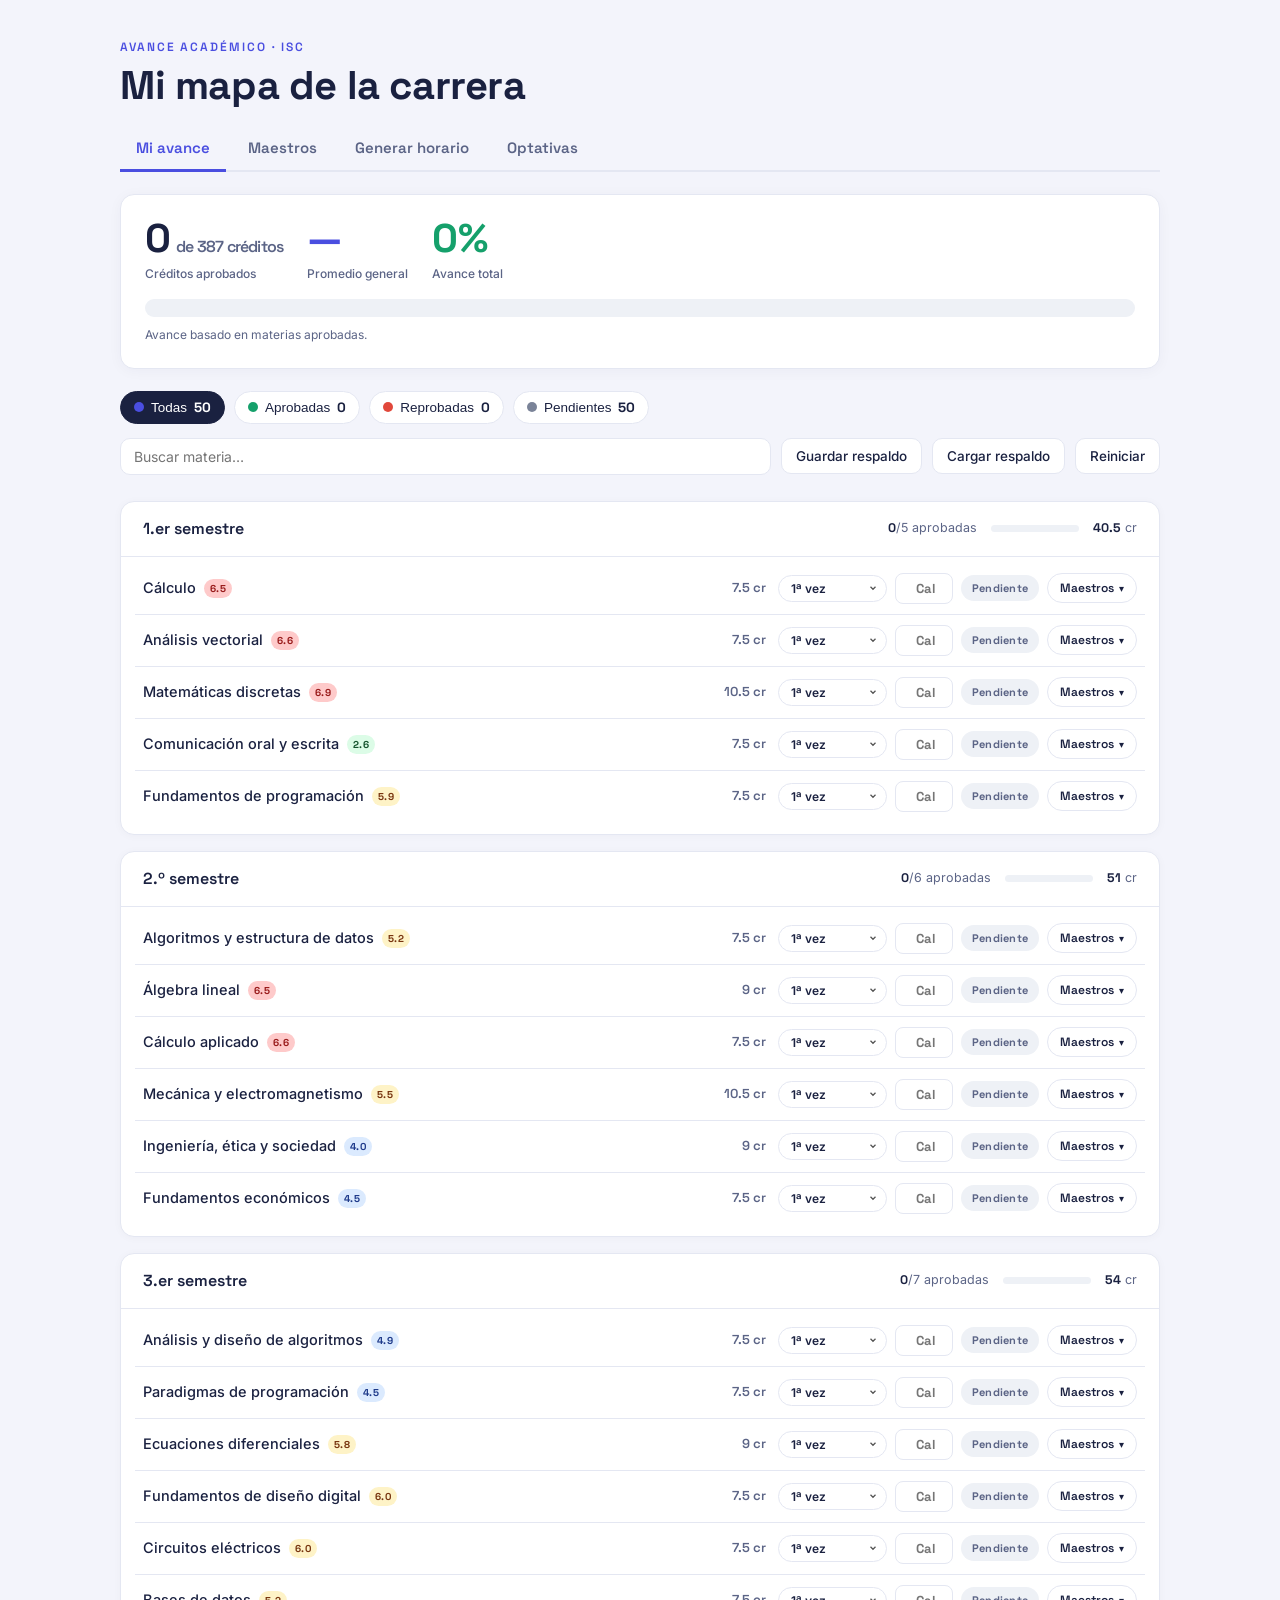
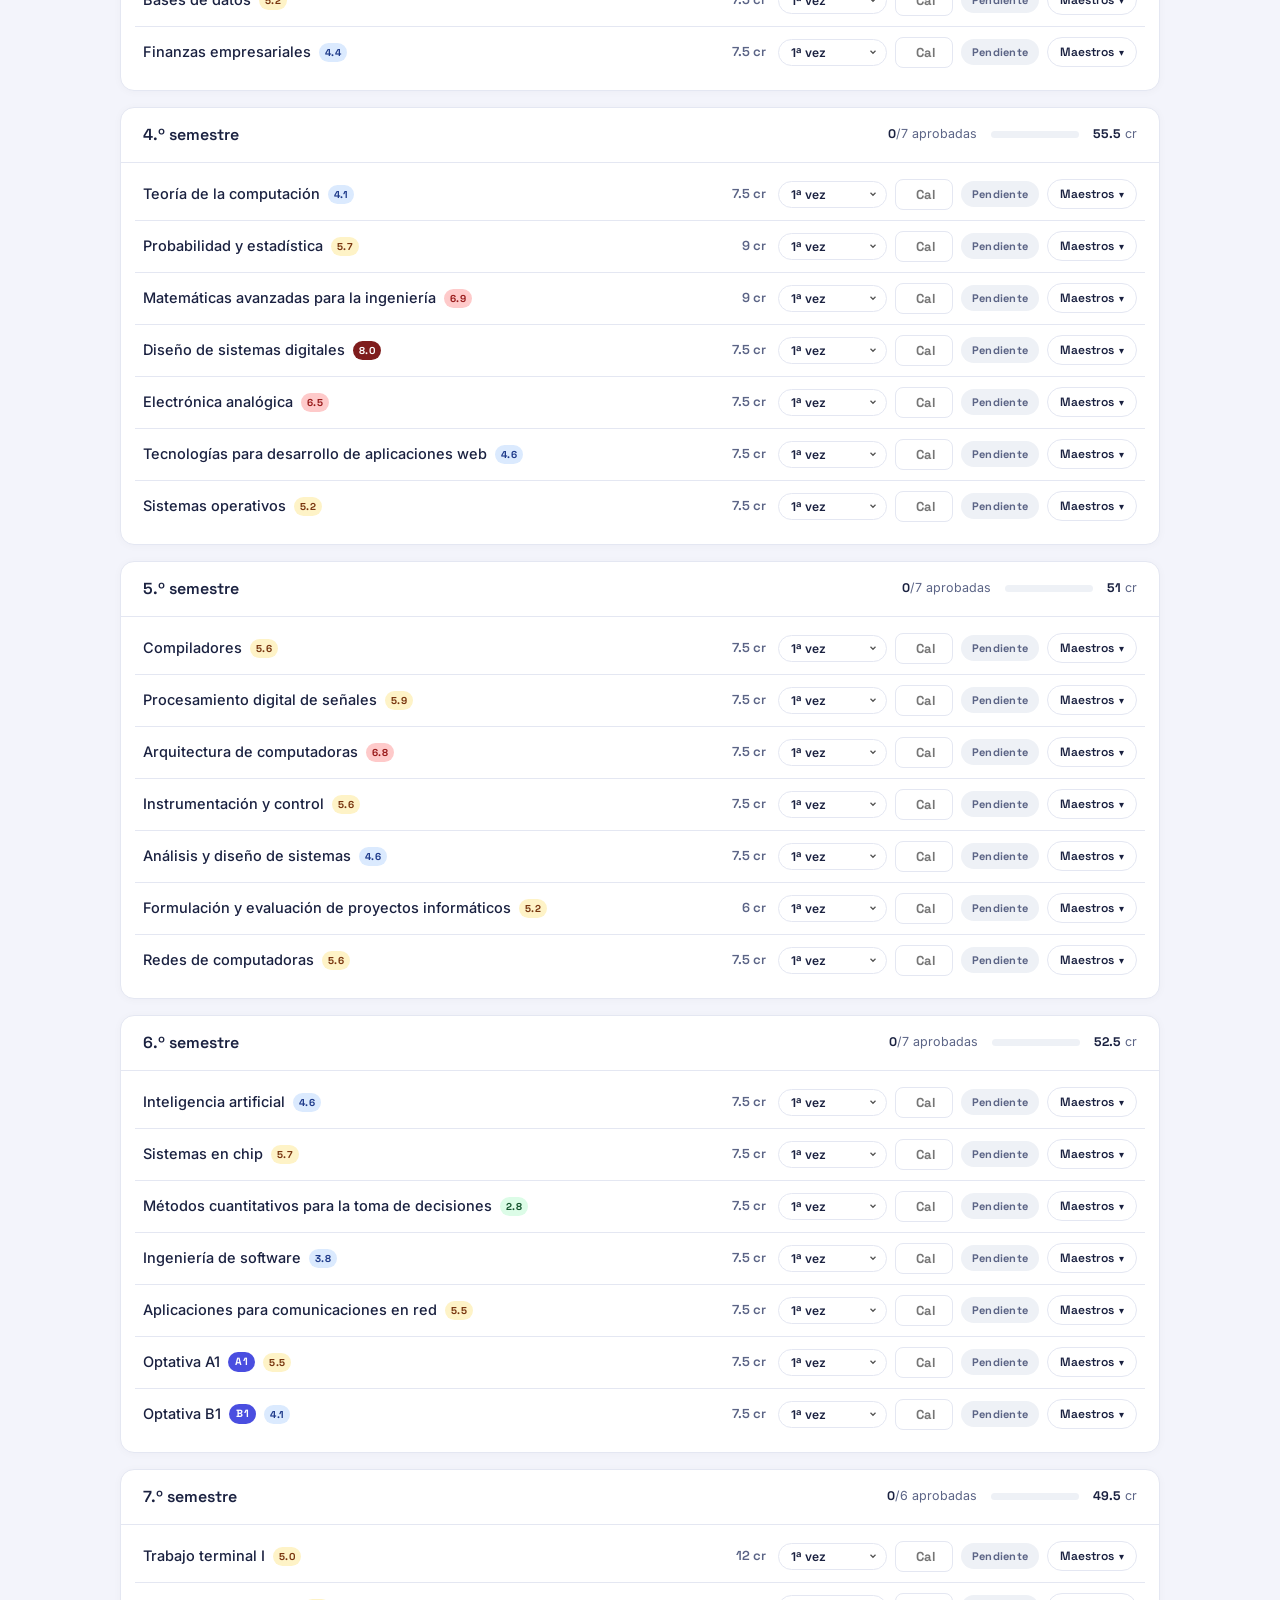
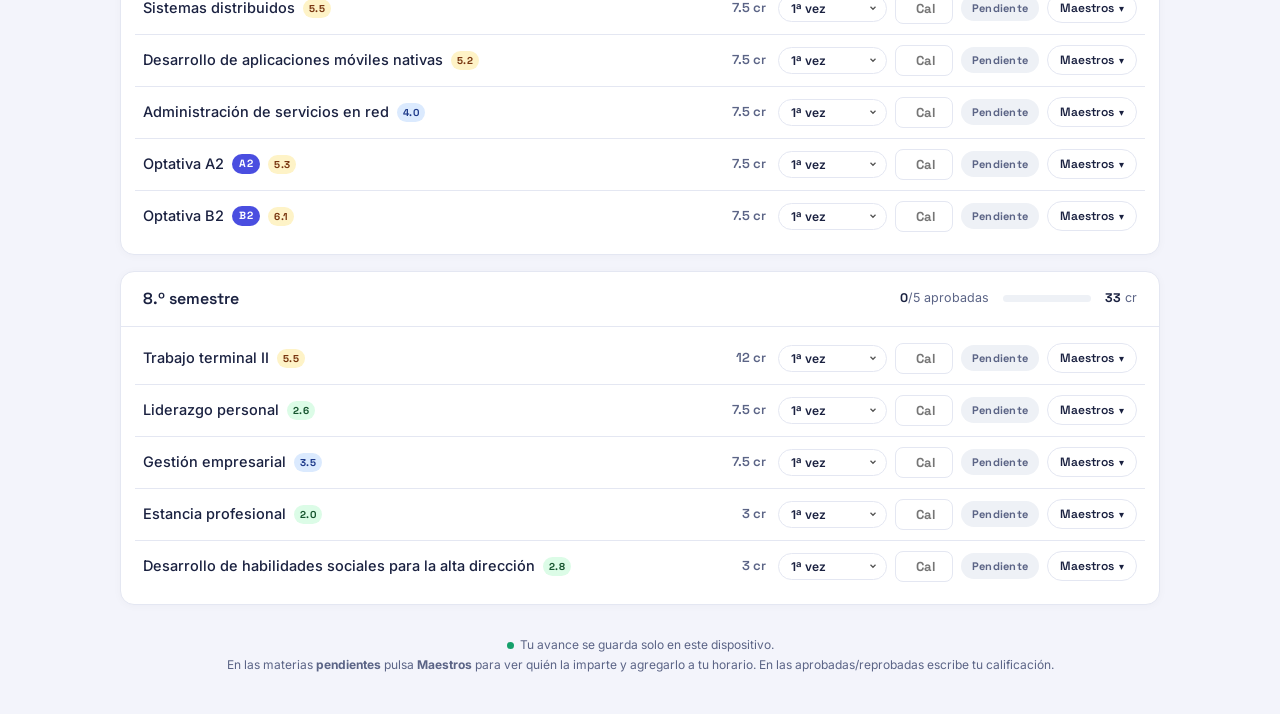
==== commit 40fe7a4b: "Agrega ficha de maestro con horario, fuentes y links de profesores - Vista detalle de maestro (págin" ====
--- a/index.html
+++ b/index.html
@@ -105,12 +105,13 @@
           </label>
         </div>
       </div>
-      <div class="table-wrap">
+      <div class="table-wrap" id="profsListWrap">
         <table class="profs-table" id="profsTable">
           <thead id="profsHead"></thead>
           <tbody id="profsBody"></tbody>
         </table>
       </div>
+      <div class="prof-detail" id="profDetail" hidden></div>
     </section>
 
     <!-- ===== PESTAÑA: GENERAR HORARIO ===== -->
@@ -176,6 +177,7 @@
   <script src="metrics.js"></script>
   <script src="schedule.js"></script>
   <script src="optativas.js"></script>
+  <script src="maestros_manual.js"></script>
   <script src="app.js"></script>
 </body>
 </html>
--- a/styles.css
+++ b/styles.css
@@ -140,6 +140,15 @@
   font-family: var(--display); font-size: 10.5px; font-weight: 700; letter-spacing: 0.06em;
   padding: 2px 7px; border-radius: 999px; background: var(--accent); color: #fff;
 }
+.diftag {
+  font-family: var(--display); font-size: 10px; font-weight: 700;
+  padding: 2px 6px; border-radius: 999px; letter-spacing: 0.03em;
+}
+.diftag[data-dif="relajada"]  { background: #dcfce7; color: #14532d; }
+.diftag[data-dif="llevadera"] { background: #dbeafe; color: #1e3a8a; }
+.diftag[data-dif="moderada"]  { background: #fef3c7; color: #78350f; }
+.diftag[data-dif="pesada"]    { background: #fecaca; color: #991b1b; }
+.diftag[data-dif="brutal"]    { background: #7f1d1d; color: #fff; }
 .cred { font-family: var(--display); font-weight: 600; font-size: 13px; color: var(--ink-soft); white-space: nowrap; }
 .cred::after { content: " cr"; }
 
@@ -222,6 +231,7 @@
 .status-badge[data-st="reprobada"] { background: var(--bg-repr); color: var(--c-repr); }
 .status-badge[data-recurse="1"]    { background: #fdedcf; color: #b45309; }
 .status-badge[data-blocked="1"]    { background: #7f1d1d; color: #fff; }
+.status-badge[data-inscrita="1"]   { background: #dbeafe; color: #1e40af; }
 
 /* Chip de turno en las tarjetas de oferta (dropdown de inscripción) */
 .tchip {
@@ -659,3 +669,168 @@
   .row-controls { grid-area: ctrl; justify-self: start; flex-wrap: wrap; }
 }
 @media (prefers-reduced-motion: reduce) { * { transition: none !important; animation: none !important; } }
+
+/* ===== Vista detalle de maestro ===== */
+.prof-link {
+  color: inherit;
+  text-decoration: none;
+  border-bottom: 1px dashed rgba(15,23,42,.35);
+  cursor: pointer;
+  transition: color .15s, border-color .15s;
+}
+.prof-link:hover { color: #2563eb; border-bottom-color: #2563eb; }
+.tcard-name .prof-link { font-weight: inherit; }
+
+.prof-detail {
+  background: #fff;
+  border-radius: 14px;
+  padding: 24px 28px;
+  box-shadow: 0 6px 24px rgba(15,23,42,.06);
+  margin-top: 8px;
+}
+.pd-head {
+  display: flex;
+  align-items: flex-start;
+  gap: 16px;
+  flex-wrap: wrap;
+  margin-bottom: 18px;
+}
+.pd-back {
+  flex-shrink: 0;
+}
+.pd-title-wrap { flex: 1; min-width: 240px; }
+.pd-title {
+  font-family: var(--display);
+  font-size: 26px;
+  margin: 0 0 6px 0;
+  letter-spacing: -.01em;
+}
+.pd-sub {
+  display: flex;
+  align-items: center;
+  gap: 8px;
+  flex-wrap: wrap;
+  font-size: 13px;
+  color: #475569;
+}
+.pd-turno { font-weight: 600; color: #1e293b; }
+.pd-link {
+  color: #2563eb;
+  text-decoration: none;
+  font-weight: 600;
+}
+.pd-link:hover { text-decoration: underline; }
+.pd-tag {
+  font-family: var(--display);
+  font-size: 10px;
+  font-weight: 700;
+  padding: 2px 7px;
+  border-radius: 999px;
+  text-transform: uppercase;
+  letter-spacing: .04em;
+}
+.pd-tag.manual  { background: #ecfeff; color: #155e75; }
+.pd-tag.oficial { background: #f1f5f9; color: #475569; }
+
+.pd-metrics {
+  display: grid;
+  grid-template-columns: repeat(3, 1fr);
+  gap: 14px;
+  margin: 18px 0 26px 0;
+}
+.pd-m {
+  background: #f8fafc;
+  border-radius: 10px;
+  padding: 14px 16px;
+  display: flex;
+  flex-direction: column;
+  gap: 8px;
+  align-items: flex-start;
+}
+.pd-m-label {
+  font-family: var(--display);
+  font-size: 11px;
+  font-weight: 700;
+  color: #64748b;
+  text-transform: uppercase;
+  letter-spacing: .06em;
+}
+.pd-m .metric-pill { font-size: 16px; padding: 6px 12px; }
+
+.pd-section {
+  font-family: var(--display);
+  font-size: 14px;
+  margin: 8px 0 12px 0;
+  color: #334155;
+  text-transform: uppercase;
+  letter-spacing: .06em;
+}
+
+.prof-sched {
+  width: 100%;
+  border-collapse: collapse;
+  font-size: 13.5px;
+}
+.prof-sched th {
+  text-align: left;
+  font-family: var(--display);
+  font-size: 11px;
+  font-weight: 700;
+  text-transform: uppercase;
+  letter-spacing: .05em;
+  color: #64748b;
+  padding: 8px 10px;
+  border-bottom: 2px solid #e2e8f0;
+  background: #f8fafc;
+}
+.prof-sched td {
+  padding: 10px;
+  border-bottom: 1px solid #f1f5f9;
+}
+.prof-sched tr:hover td { background: #f8fafc; }
+
+@media (max-width: 720px) {
+  .pd-metrics { grid-template-columns: 1fr; }
+  .prof-sched { font-size: 12px; }
+  .prof-sched th, .prof-sched td { padding: 6px 6px; }
+}
+
+/* ===== Apartado Fuentes (detalle de maestro) ===== */
+.pd-fuentes { list-style: none; margin: 0; padding: 0; display: flex; flex-direction: column; gap: 10px; }
+.pd-fuente {
+  display: flex;
+  align-items: center;
+  gap: 14px;
+  padding: 14px 16px;
+  background: #f8fafc;
+  border: 1px solid #e2e8f0;
+  border-radius: 12px;
+  text-decoration: none;
+  color: inherit;
+  transition: border-color .15s, background .15s, transform .05s;
+}
+.pd-fuente:hover { border-color: #2563eb; background: #eff6ff; }
+.pd-fuente:active { transform: translateY(1px); }
+.pd-fuente-ico { font-size: 20px; flex-shrink: 0; }
+.pd-fuente-txt { flex: 1; min-width: 0; display: flex; flex-direction: column; gap: 2px; }
+.pd-fuente-txt b { font-family: var(--display); font-size: 14px; color: #1e293b; }
+.pd-fuente-url {
+  font-size: 12px;
+  color: #64748b;
+  white-space: nowrap;
+  overflow: hidden;
+  text-overflow: ellipsis;
+}
+.pd-fuente-go {
+  flex-shrink: 0;
+  font-family: var(--display);
+  font-size: 12px;
+  font-weight: 700;
+  color: #2563eb;
+  background: #dbeafe;
+  padding: 5px 12px;
+  border-radius: 999px;
+}
+@media (max-width: 720px) {
+  .pd-fuente-go { display: none; }
+}
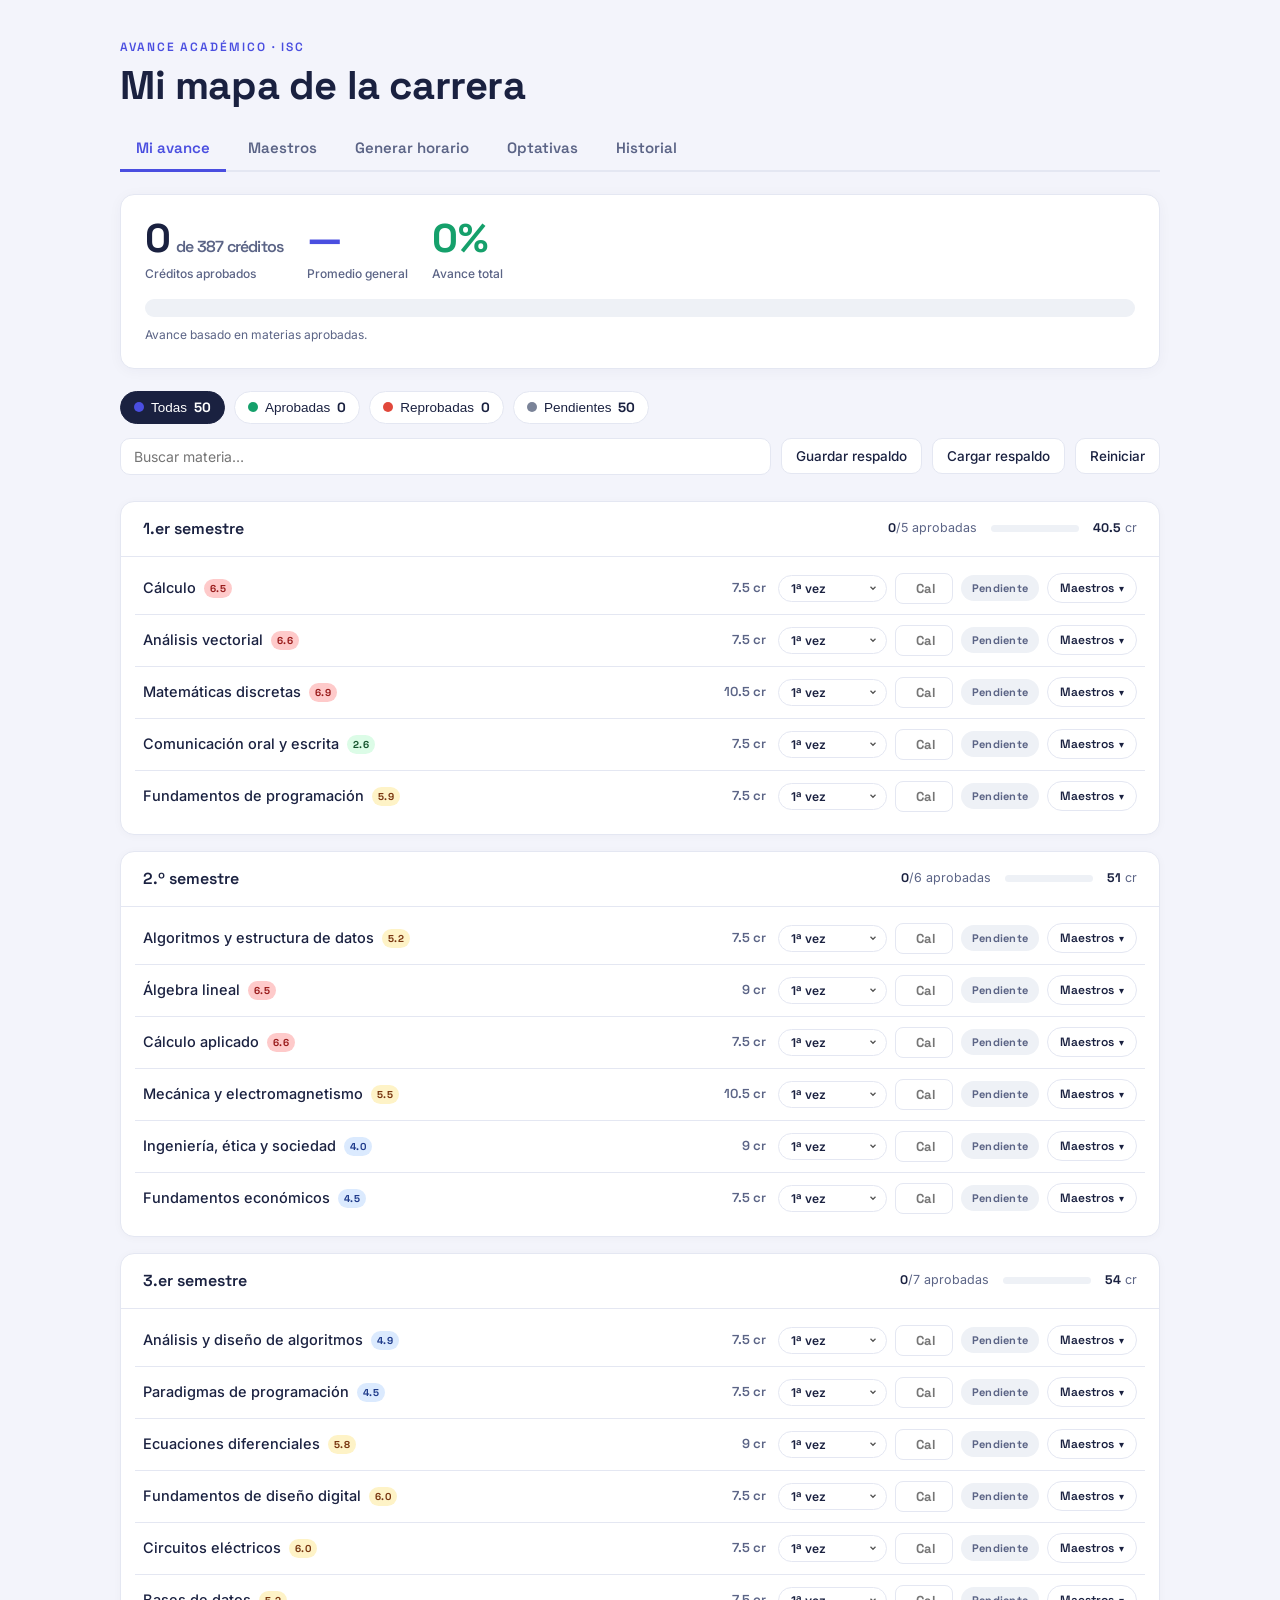
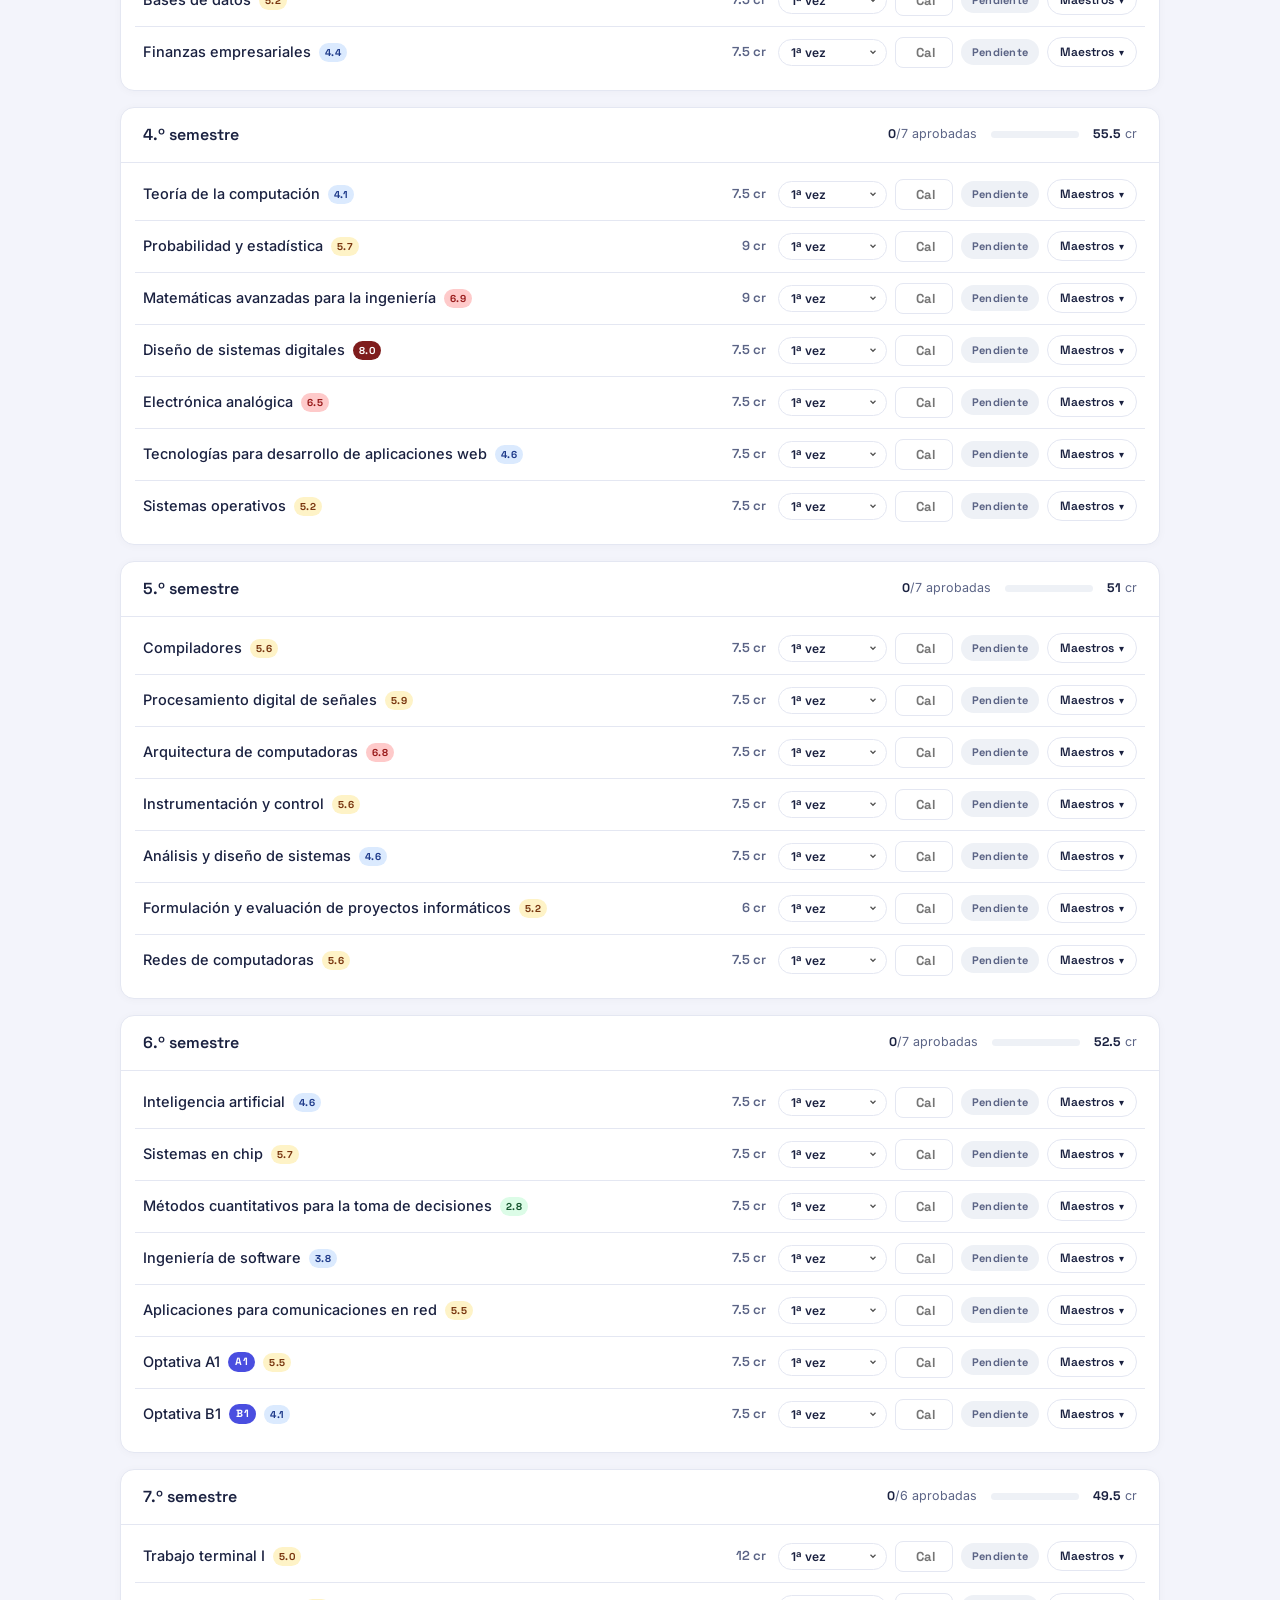
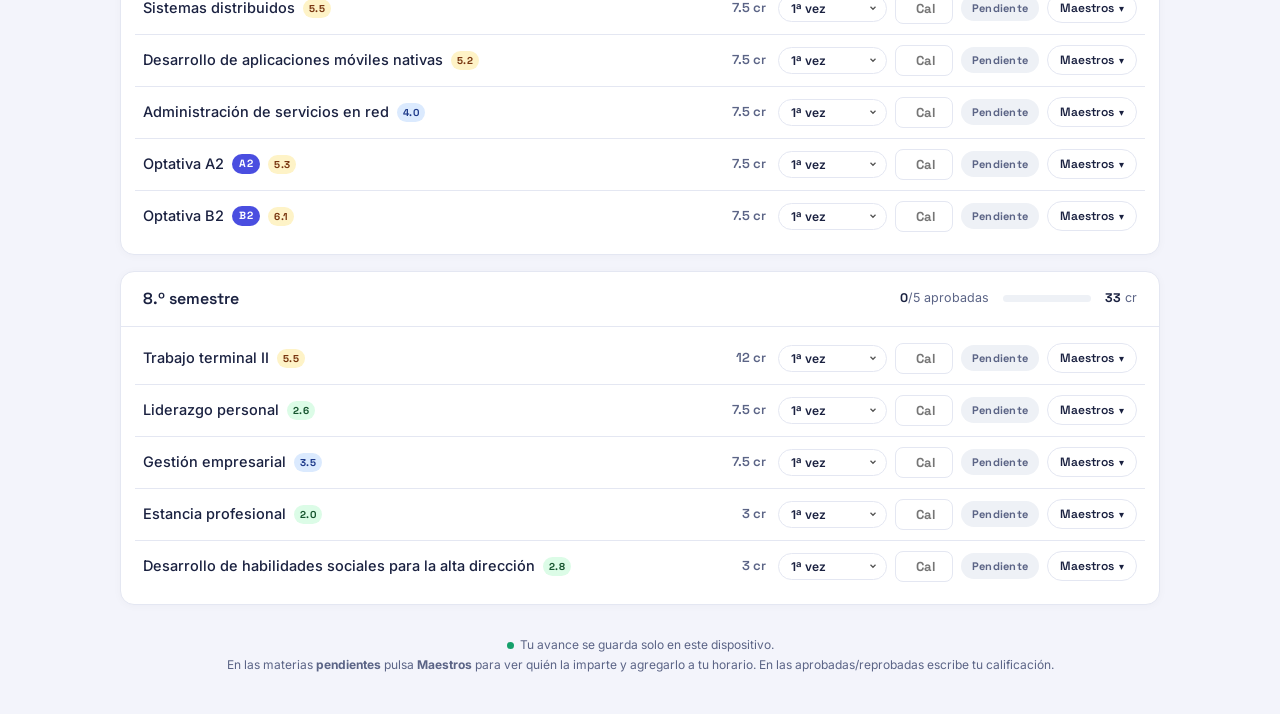
==== commit 370d18b5: "Promueve horario 27/1 a vigente + historial de periodos + etiquetas - schedule.js ahora es el period" ====
--- a/index.html
+++ b/index.html
@@ -23,6 +23,7 @@
       <button class="tab" data-tab="maestros">Maestros</button>
       <button class="tab" data-tab="horario">Generar horario</button>
       <button class="tab" data-tab="optativas">Optativas</button>
+      <button class="tab" data-tab="historial">Historial</button>
     </nav>
 
     <!-- ===== PESTAÑA: AVANCE ===== -->
@@ -156,6 +157,8 @@
       </div>
 
       <div class="horario-actions">
+        <button id="exportJpgBtn" class="btn">📷 Exportar JPG</button>
+        <button id="exportXlsxBtn" class="btn">📊 Exportar XLSX</button>
         <button id="clearHorarioBtn" class="btn-danger">🗑 Borrar todo el horario</button>
       </div>
 
@@ -171,13 +174,43 @@
       <div id="rutasOpt"></div>
     </section>
 
+    <!-- ========== PESTAÑA 5 · HISTORIAL DE HORARIOS ========== -->
+    <section class="tabpane" id="pane-historial">
+      <div class="pane-head">
+        <h2 class="pane-title">Historial de horarios</h2>
+        <p class="pane-sub">Horarios oficiales de periodos pasados, por grupo. Solo lectura.</p>
+        <div class="hist-toolbar">
+          <label>Periodo
+            <select id="histPeriodo"></select>
+          </label>
+          <label>Grupo
+            <select id="histGrupo"></select>
+          </label>
+        </div>
+      </div>
+      <div id="histGrid"></div>
+    </section>
+
   </div>
 
+  <!-- Datos (literales) -->
   <script src="roster.js"></script>
   <script src="metrics.js"></script>
   <script src="schedule.js"></script>
   <script src="optativas.js"></script>
   <script src="maestros_manual.js"></script>
-  <script src="app.js"></script>
+  <script src="cupos.js"></script>
+  <script src="historial.js"></script>
+  <!-- App (antes app.js, ahora modularizado; el orden reproduce el archivo original) -->
+  <script src="data.js"></script>
+  <script src="core.js"></script>
+  <script src="avance.js"></script>
+  <script src="maestros.js"></script>
+  <script src="horario.js"></script>
+  <script src="optativas-ui.js"></script>
+  <script src="auto.js"></script>
+  <script src="export.js"></script>
+  <script src="historial-ui.js"></script>
+  <script src="init.js"></script>
 </body>
 </html>
--- a/styles.css
+++ b/styles.css
@@ -411,7 +411,7 @@
 .auto-ok { background: var(--bg-apro); color: var(--c-apro); font-weight: 600; }
 
 /* P14: botón borrar horario */
-.horario-actions { display: flex; justify-content: flex-end; margin-bottom: 14px; }
+.horario-actions { display: flex; justify-content: flex-end; gap: 10px; flex-wrap: wrap; margin-bottom: 14px; }
 .btn-danger {
   background: var(--card); border: 1.5px solid var(--c-repr);
   color: var(--c-repr); font-family: var(--display); font-weight: 600;
@@ -834,3 +834,62 @@
 @media (max-width: 720px) {
   .pd-fuente-go { display: none; }
 }
+
+/* ===== Etiqueta de cupos (ocupabilidad) ===== */
+.cupo-tag {
+  display: inline-block;
+  font-family: var(--display);
+  font-size: 10px;
+  font-weight: 700;
+  padding: 2px 7px;
+  border-radius: 999px;
+  letter-spacing: 0.02em;
+  white-space: nowrap;
+  vertical-align: middle;
+}
+.cupo-tag[data-cupo="ok"]   { background: #dcfce7; color: #166534; }
+.cupo-tag[data-cupo="low"]  { background: #fef3c7; color: #92400e; }
+.cupo-tag[data-cupo="full"] { background: #fee2e2; color: #991b1b; }
+/* En la rejilla del horario: más compacta y sobre fondo de color */
+.sched-cell .cupo-tag {
+  font-size: 9px;
+  padding: 1px 5px;
+  margin-top: 2px;
+  background: rgba(255,255,255,.85);
+  color: #1e293b;
+}
+.sched-cell .cupo-tag[data-cupo="full"] { background: rgba(220,38,38,.92); color: #fff; }
+.sched-cell .cupo-tag[data-cupo="low"]  { background: rgba(245,158,11,.92); color: #fff; }
+
+/* ===== Pestaña Historial de horarios ===== */
+.hist-toolbar { display: flex; gap: 16px; flex-wrap: wrap; margin-top: 10px; }
+.hist-toolbar label {
+  display: flex; align-items: center; gap: 8px;
+  font-family: var(--display); font-size: 12px; font-weight: 600; color: #475569;
+}
+.hist-toolbar select {
+  font: inherit; padding: 7px 10px; border-radius: 8px;
+  border: 1px solid #cbd5e1; background: #fff; min-width: 110px;
+}
+.hist-head-row { margin: 6px 0 10px; }
+.hist-list { display: grid; grid-template-columns: repeat(auto-fill, minmax(260px, 1fr)); gap: 10px; }
+.hist-item {
+  background: #f8fafc; border: 1px solid #e2e8f0; border-radius: 10px;
+  padding: 10px 12px; display: flex; flex-direction: column; gap: 2px; font-size: 13px;
+}
+.hist-item b { font-family: var(--display); font-size: 12.5px; }
+.hist-prof { color: #334155; }
+.hist-meta { color: #64748b; font-size: 12px; }
+
+/* ===== Materias por periodo en la ficha del maestro (verde=27/1, rojo=dejó) ===== */
+.permat-legend { display: flex; gap: 10px; margin-bottom: 10px; }
+.permat-legend .permat { font-size: 10px; cursor: default; }
+.permats { display: flex; flex-wrap: wrap; gap: 8px; }
+.permat {
+  display: inline-flex; align-items: center; gap: 6px;
+  font-family: var(--display); font-size: 12px; font-weight: 600;
+  padding: 5px 10px; border-radius: 999px; border: 1px solid transparent;
+}
+.permat b { font-weight: 700; font-size: 11px; opacity: .85; }
+.permat.on  { background: #dcfce7; color: #166534; border-color: #86efac; }
+.permat.off { background: #fee2e2; color: #991b1b; border-color: #fca5a5; text-decoration: line-through; }
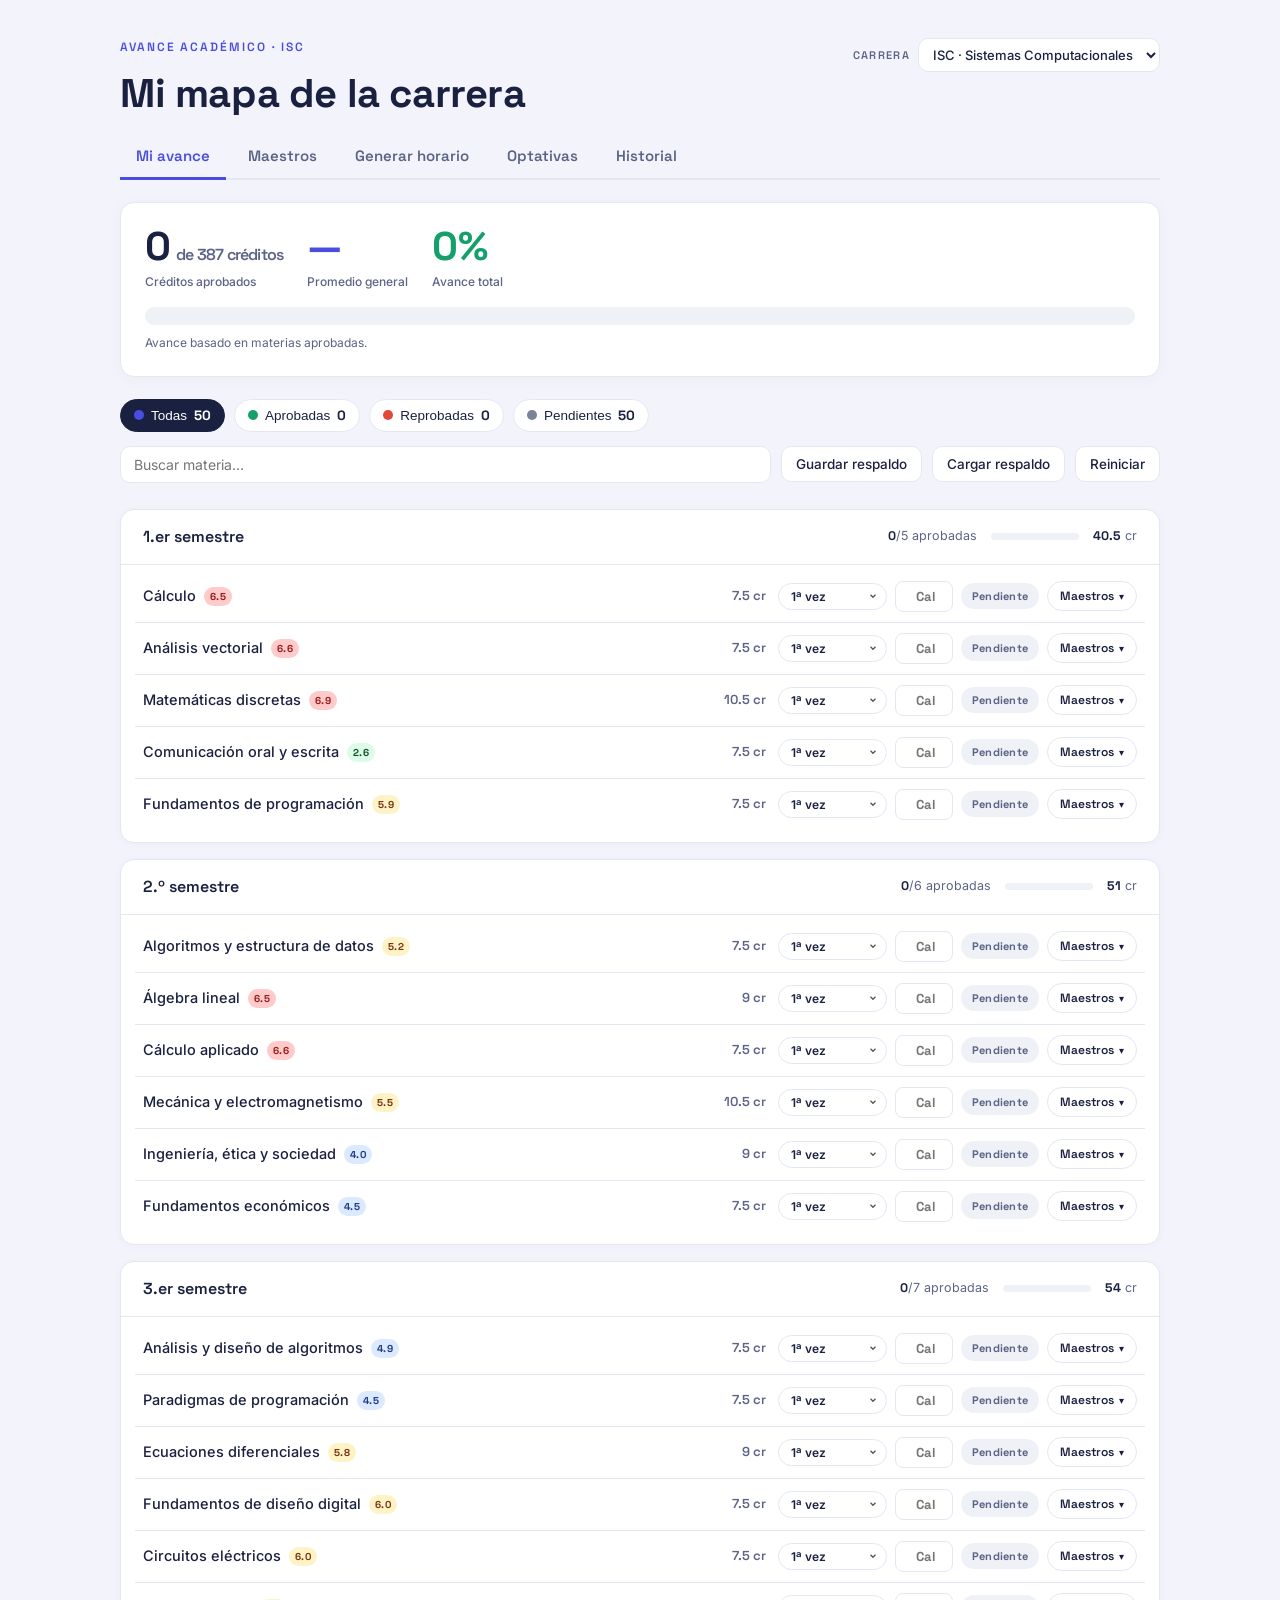
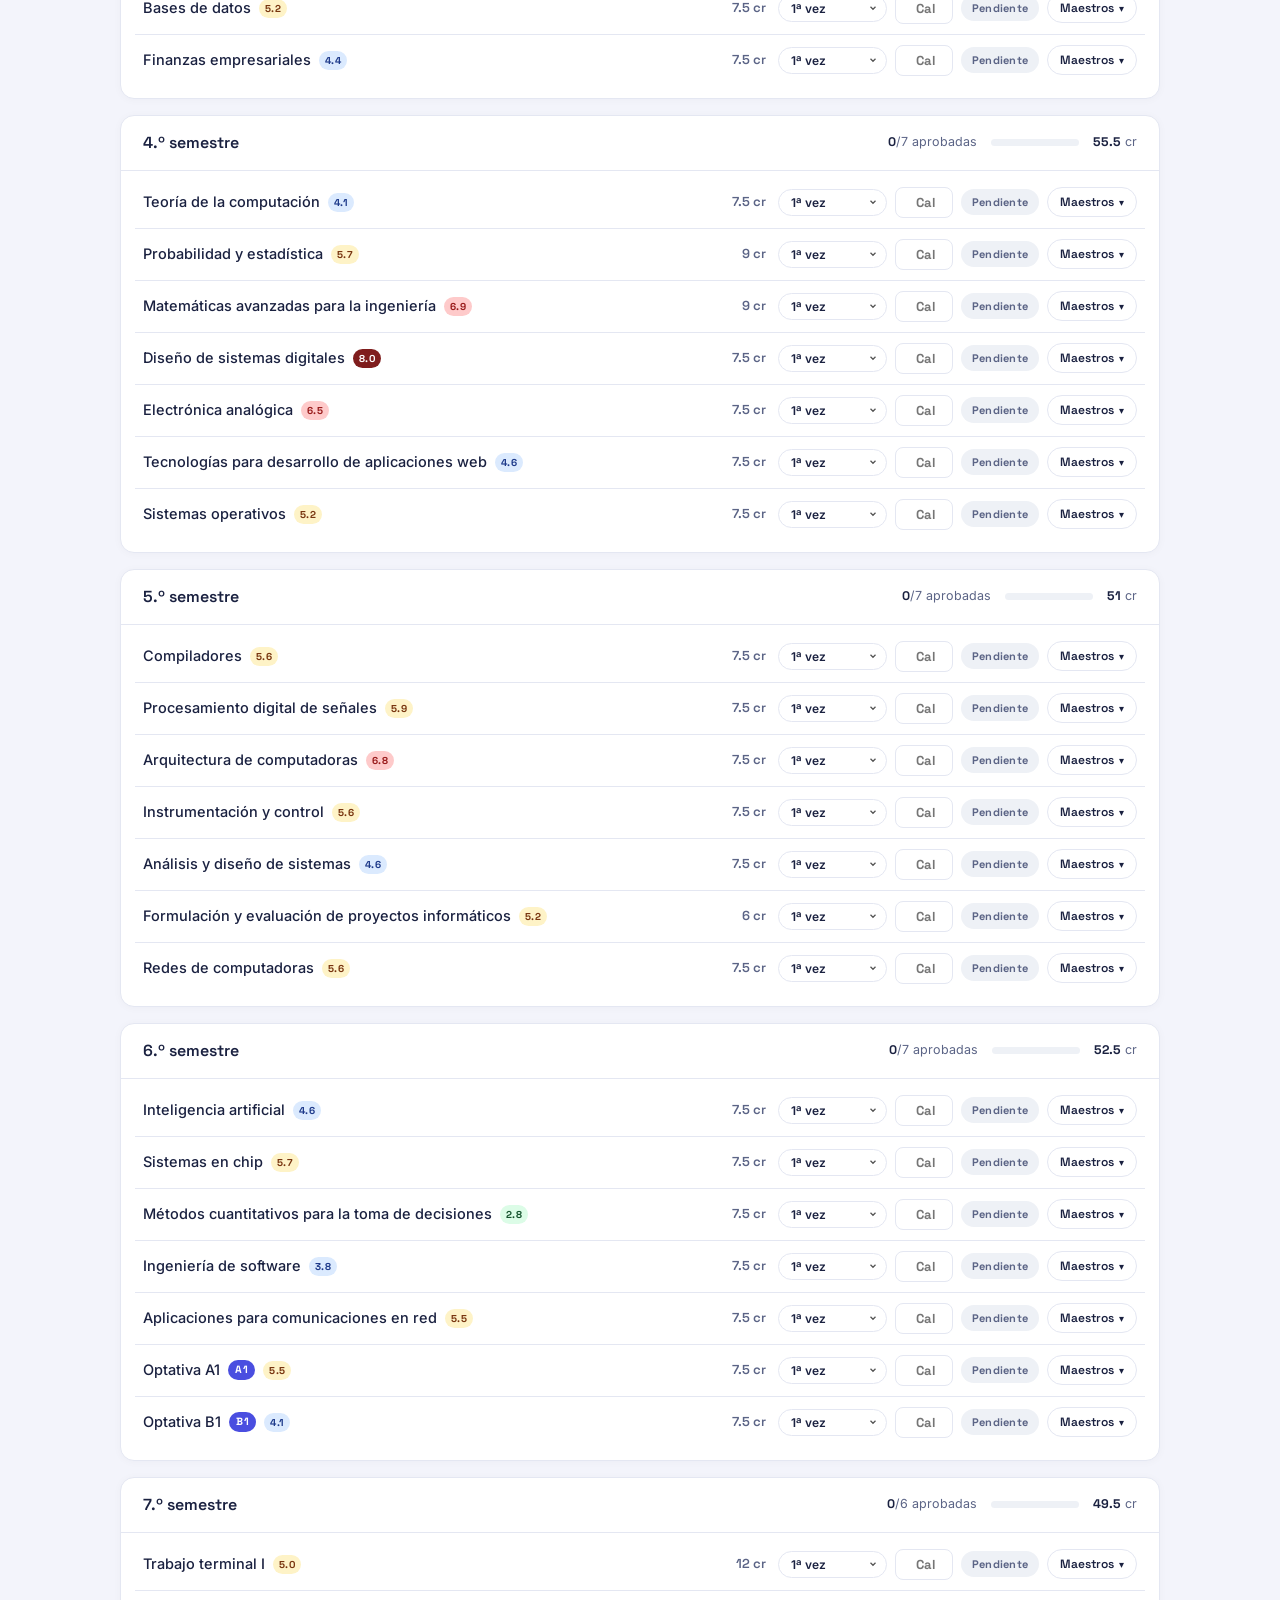
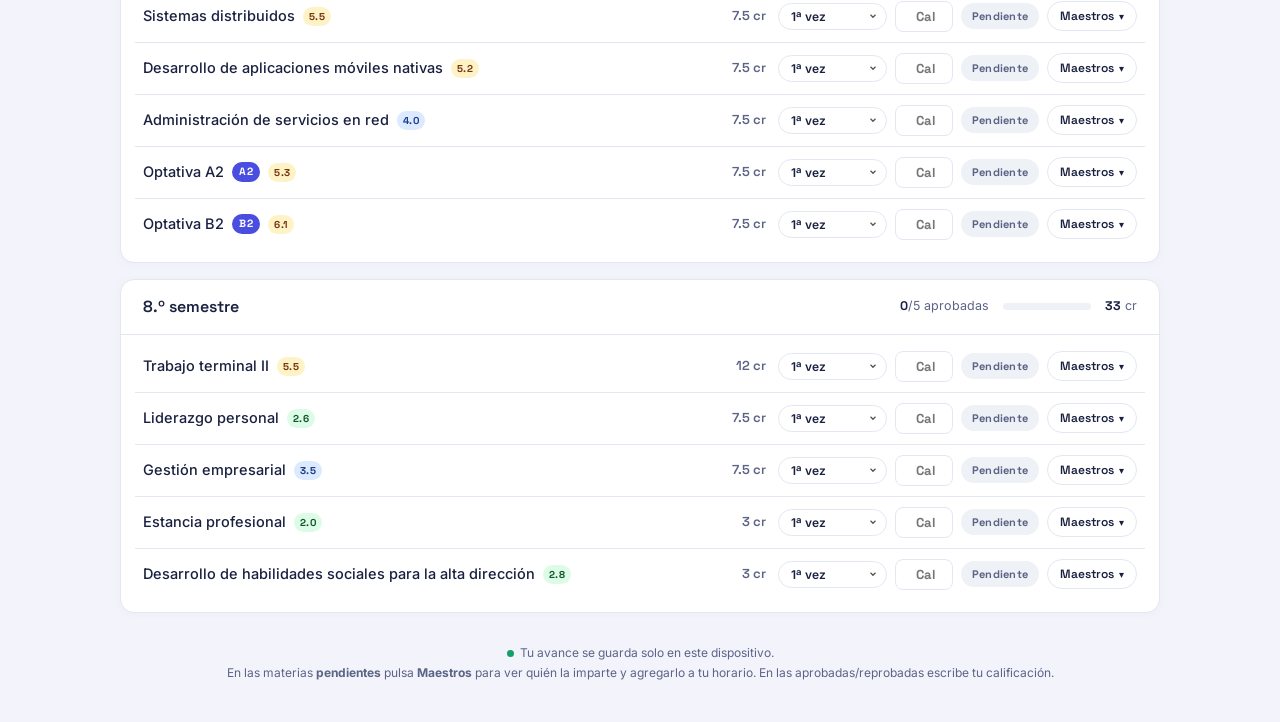
==== commit 0ba55737: "Multi-carrera: ISC + IA + LCD desde el HTML oficial de SAES El tracker deja de ser solo de Sistemas." ====
--- a/index.html
+++ b/index.html
@@ -13,7 +13,17 @@
   <div class="wrap">
 
     <header class="hero">
-      <div class="eyebrow">Avance académico · ISC</div>
+      <div class="herotop">
+        <div class="eyebrow">Avance académico · <span id="carreraEyebrow">ISC</span></div>
+        <label class="carrerapick">
+          <span>Carrera</span>
+          <select id="carreraSel" aria-label="Carrera">
+            <option value="ISC">ISC · Sistemas Computacionales</option>
+            <option value="IA">IA · Inteligencia Artificial</option>
+            <option value="LCD">LCD · Ciencia de Datos</option>
+          </select>
+        </label>
+      </div>
       <h1>Mi mapa de la carrera</h1>
     </header>
 
@@ -32,7 +42,7 @@
       <div class="meterwrap">
         <div class="meterhead">
           <div class="metricbox">
-            <div class="big"><span id="creditosOk">0</span><small>de 387 créditos</small></div>
+            <div class="big"><span id="creditosOk">0</span><small>de <span id="totalCred">387</span> créditos</small></div>
             <div class="meterlabel">Créditos aprobados</div>
           </div>
           <div class="metricbox">
@@ -169,8 +179,8 @@
 
     <!-- ========== PESTAÑA 4 · OPTATIVAS ========== -->
     <section class="tabpane" id="pane-optativas">
-      <h2 class="pane-title">Optativas — Rutas de especialización</h2>
-      <p class="pane-sub">Cada rama tiene una materia en 6.° semestre (A1 o B1) y otra en 7.° (A2 o B2). Las que ya elegiste se resaltan.</p>
+      <h2 class="pane-title" id="optTitle">Optativas</h2>
+      <p class="pane-sub" id="optSub"></p>
       <div id="rutasOpt"></div>
     </section>
 
@@ -197,6 +207,7 @@
   <script src="roster.js"></script>
   <script src="metrics.js"></script>
   <script src="schedule.js"></script>
+  <script src="planes.js"></script>
   <script src="optativas.js"></script>
   <script src="maestros_manual.js"></script>
   <script src="cupos.js"></script>
@@ -211,6 +222,7 @@
   <script src="auto.js"></script>
   <script src="export.js"></script>
   <script src="historial-ui.js"></script>
+  <script src="carrera-ui.js"></script>
   <script src="init.js"></script>
 </body>
 </html>
--- a/styles.css
+++ b/styles.css
@@ -882,14 +882,47 @@
 .hist-meta { color: #64748b; font-size: 12px; }
 
 /* ===== Materias por periodo en la ficha del maestro (verde=27/1, rojo=dejó) ===== */
-.permat-legend { display: flex; gap: 10px; margin-bottom: 10px; }
-.permat-legend .permat { font-size: 10px; cursor: default; }
-.permats { display: flex; flex-wrap: wrap; gap: 8px; }
+.permat-legend { display: flex; flex-wrap: wrap; gap: 10px; margin-bottom: 12px; }
+.permat-legend .permat { font-size: 10px; padding: 4px 10px; }
+.permats { display: flex; flex-wrap: wrap; gap: 10px; }
 .permat {
-  display: inline-flex; align-items: center; gap: 6px;
-  font-family: var(--display); font-size: 12px; font-weight: 600;
-  padding: 5px 10px; border-radius: 999px; border: 1px solid transparent;
-}
-.permat b { font-weight: 700; font-size: 11px; opacity: .85; }
-.permat.on  { background: #dcfce7; color: #166534; border-color: #86efac; }
-.permat.off { background: #fee2e2; color: #991b1b; border-color: #fca5a5; text-decoration: line-through; }
+  display: flex; flex-direction: column; gap: 7px;
+  font-family: var(--display); font-size: 13px; font-weight: 600;
+  padding: 10px 12px; border-radius: 12px; border: 1px solid transparent;
+}
+.permat.on  { background: #f0fdf4; color: #166534; border-color: #bbf7d0; }
+.permat.off { background: #fef2f2; color: #991b1b; border-color: #fecaca; }
+.permat-grupos { display: flex; flex-wrap: wrap; gap: 6px; }
+.permat-grupo { display: inline-flex; align-items: center; gap: 5px; font-size: 11px; font-weight: 600; opacity: .95; }
+
+/* ===== Selector de carrera (header) ===== */
+.herotop {
+  display: flex; align-items: flex-start; justify-content: space-between;
+  gap: 16px; flex-wrap: wrap;
+}
+.carrerapick {
+  display: flex; align-items: center; gap: 8px;
+  font-family: var(--display); font-size: 11px; font-weight: 600;
+  letter-spacing: 0.12em; text-transform: uppercase; color: var(--ink-soft);
+}
+.carrerapick select {
+  font-family: var(--body); font-size: 13px; font-weight: 500;
+  letter-spacing: 0; text-transform: none; color: var(--ink);
+  padding: 7px 10px; border-radius: 10px;
+  border: 1px solid var(--line); background: var(--card); cursor: pointer;
+}
+.carrerapick select:focus { outline: 2px solid var(--accent); outline-offset: 1px; }
+.opt-nota {
+  background: #f8fafc; border: 1px solid var(--line); border-left: 3px solid var(--accent);
+  border-radius: 0 10px 10px 0; padding: 10px 14px; margin-bottom: 14px;
+  font-size: 13px; color: var(--ink-soft); line-height: 1.5;
+}
+
+/* Badge de carrera junto al nombre del maestro (filtro "Todas") */
+.cbadge {
+  display: inline-block; margin-left: 5px; vertical-align: middle;
+  font-family: var(--display); font-weight: 700; font-size: 9.5px; line-height: 1;
+  letter-spacing: .04em; padding: 3px 5px; border-radius: 5px;
+  background: #eef1f6; color: #5b6486; border: 1px solid transparent;
+}
+.cbadge.propia { background: #e8e8fb; color: var(--accent); border-color: #c9c9f5; }
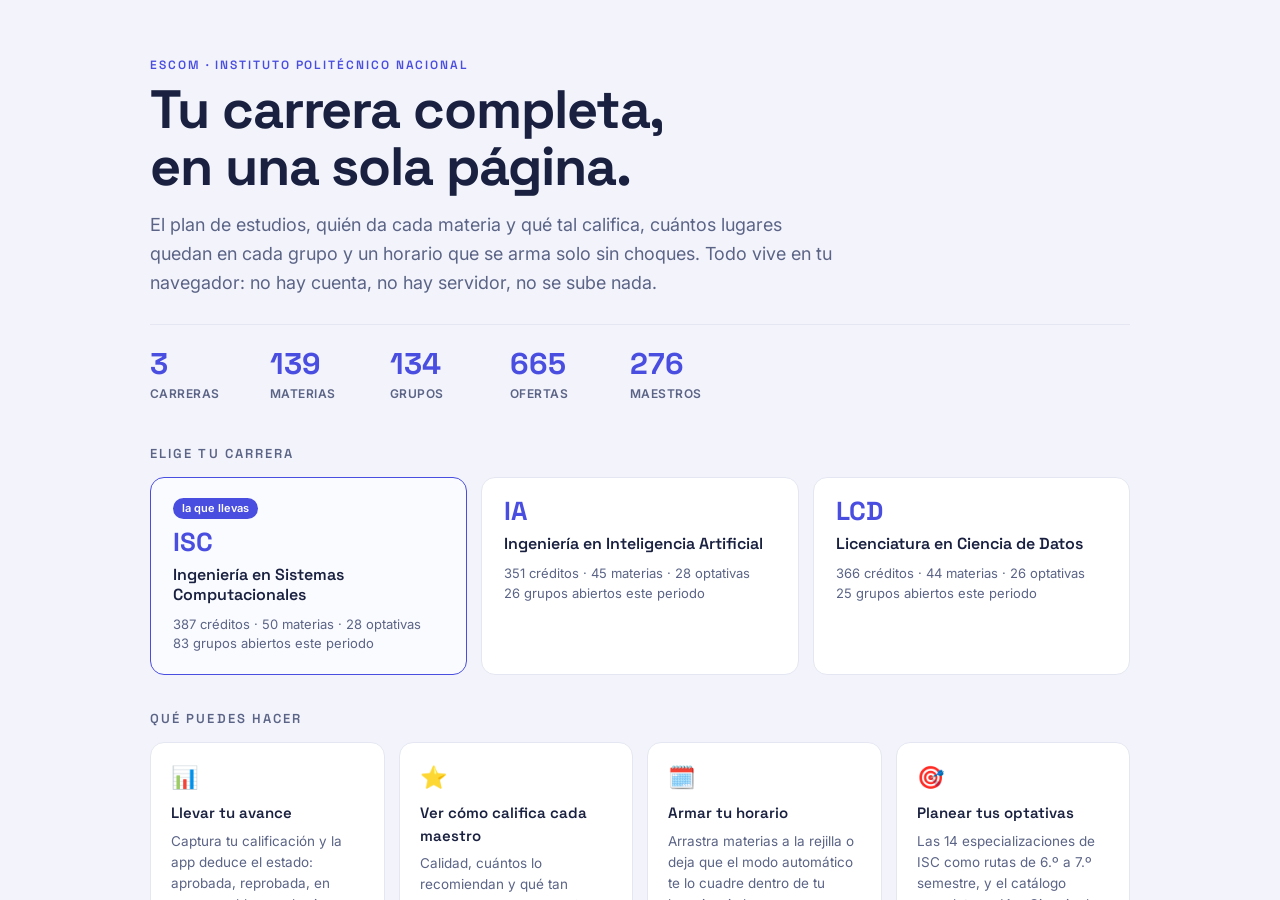
==== commit 2419470d: "Calendario, carga diferida, portada y pagina publica; limpieza de archivos muertos" ====
--- a/index.html
+++ b/index.html
@@ -3,29 +3,112 @@
 <head>
   <meta charset="UTF-8">
   <meta name="viewport" content="width=device-width, initial-scale=1.0">
-  <title>Mi avance — Ingeniería en Sistemas Computacionales</title>
+  <title>Avance ESCOM — plan, maestros y horario de ISC, IA y Ciencia de Datos</title>
+  <meta name="description" content="Lleva tu avance del plan de estudios de ESCOM-IPN, consulta las calificaciones de 276 maestros y arma tu horario de reinscripción sin choques. Sistemas Computacionales, Inteligencia Artificial y Ciencia de Datos.">
+  <meta name="theme-color" content="#f3f4fb" media="(prefers-color-scheme: light)">
+  <meta name="theme-color" content="#11131f" media="(prefers-color-scheme: dark)">
+  <meta name="color-scheme" content="light dark">
+  <meta property="og:type" content="website">
+  <meta property="og:title" content="Avance ESCOM — plan, maestros y horario">
+  <meta property="og:description" content="Tu avance del plan, las calificaciones de los maestros y tu horario de reinscripción sin choques. ISC, IA y Ciencia de Datos.">
+  <meta name="twitter:card" content="summary">
+  <link rel="icon" href="favicon.svg" type="image/svg+xml">
+  <link rel="manifest" href="manifest.webmanifest">
   <link rel="preconnect" href="https://fonts.googleapis.com">
   <link rel="preconnect" href="https://fonts.gstatic.com" crossorigin>
   <link href="https://fonts.googleapis.com/css2?family=Space+Grotesk:wght@500;600;700&family=Inter:wght@400;500;600&display=swap" rel="stylesheet">
   <link rel="stylesheet" href="styles.css">
+  <script>
+    // Tema antes del primer pintado: si esto esperara a tema.js, la página
+    // parpadearía en claro antes de ponerse oscura.
+    (function () {
+      try {
+        var t = localStorage.getItem("escom_tema");
+        if (!t) t = matchMedia("(prefers-color-scheme: dark)").matches ? "oscuro" : "claro";
+        document.documentElement.dataset.tema = t;
+      } catch (e) { document.documentElement.dataset.tema = "claro"; }
+    })();
+  </script>
 </head>
 <body>
-  <div class="wrap">
+
+  <!-- ===== PORTADA (la primera vez, y cuando pulsas "Inicio") ===== -->
+  <section class="portada" id="portada" hidden>
+    <div class="pt-wrap">
+      <header class="pt-hero">
+        <div class="eyebrow">ESCOM · Instituto Politécnico Nacional</div>
+        <h1 class="pt-h1">Tu carrera completa,<br>en una sola página.</h1>
+        <p class="pt-lead">
+          El plan de estudios, quién da cada materia y qué tal califica, cuántos lugares
+          quedan en cada grupo y un horario que se arma solo sin choques. Todo vive en tu
+          navegador: no hay cuenta, no hay servidor, no se sube nada.
+        </p>
+        <div class="pt-stats" id="ptStats"></div>
+      </header>
+
+      <h2 class="pt-h2">Elige tu carrera</h2>
+      <div class="pt-carreras" id="ptCarreras"></div>
+
+      <h2 class="pt-h2">Qué puedes hacer</h2>
+      <div class="pt-feats">
+        <article class="pt-feat">
+          <span class="pt-ico" aria-hidden="true">📊</span>
+          <h3>Llevar tu avance</h3>
+          <p>Captura tu calificación y la app deduce el estado: aprobada, reprobada,
+             en recurse o bloqueada sin tercer intento. Los créditos se cuentan solos.</p>
+        </article>
+        <article class="pt-feat">
+          <span class="pt-ico" aria-hidden="true">⭐</span>
+          <h3>Ver cómo califica cada maestro</h3>
+          <p>Calidad, cuántos lo recomiendan y qué tan pesado es, con su horario completo
+             y el enlace a la fuente. Compara lado a lado a los de una misma materia.</p>
+        </article>
+        <article class="pt-feat">
+          <span class="pt-ico" aria-hidden="true">🗓️</span>
+          <h3>Armar tu horario</h3>
+          <p>Arrastra materias a la rejilla o deja que el modo automático te lo cuadre
+             dentro de tu horario, sin huecos y respetando el tope de 55 créditos.</p>
+        </article>
+        <article class="pt-feat">
+          <span class="pt-ico" aria-hidden="true">🎯</span>
+          <h3>Planear tus optativas</h3>
+          <p>Las 14 especializaciones de ISC como rutas de 6.º a 7.º semestre, y el
+             catálogo completo en IA y Ciencia de Datos.</p>
+        </article>
+      </div>
+
+      <div class="pt-cta">
+        <button class="btn-primary pt-entrar" id="ptEntrar">Entrar</button>
+        <span class="pt-cta-hint">Pulsa <kbd>/</kbd> en cualquier momento para buscar una materia o un maestro.</span>
+      </div>
+
+      <p class="pt-pie" id="ptPie"></p>
+    </div>
+  </section>
+
+  <div class="wrap" id="app">
 
     <header class="hero">
       <div class="herotop">
         <div class="eyebrow">Avance académico · <span id="carreraEyebrow">ISC</span></div>
-        <label class="carrerapick">
-          <span>Carrera</span>
-          <select id="carreraSel" aria-label="Carrera">
-            <option value="ISC">ISC · Sistemas Computacionales</option>
-            <option value="IA">IA · Inteligencia Artificial</option>
-            <option value="LCD">LCD · Ciencia de Datos</option>
-          </select>
-        </label>
+        <div class="heroacc">
+          <button class="iconbtn" id="buscarBtn" title="Buscar (/)" aria-label="Buscar">🔍</button>
+          <button class="iconbtn" id="temaBtn" title="Cambiar tema" aria-label="Cambiar tema"></button>
+          <button class="iconbtn" id="inicioBtn" title="Ir a la portada" aria-label="Ir a la portada">🏠</button>
+          <label class="carrerapick">
+            <span>Carrera</span>
+            <select id="carreraSel" aria-label="Carrera">
+              <option value="ISC">ISC · Sistemas Computacionales</option>
+              <option value="IA">IA · Inteligencia Artificial</option>
+              <option value="LCD">LCD · Ciencia de Datos</option>
+            </select>
+          </label>
+        </div>
       </div>
       <h1>Mi mapa de la carrera</h1>
     </header>
+
+    <div class="calfranja" id="calFranja" hidden></div>
 
     <!-- ===== NAVEGACIÓN POR PESTAÑAS ===== -->
     <nav class="tabs" id="tabs">
@@ -34,6 +117,7 @@
       <button class="tab" data-tab="horario">Generar horario</button>
       <button class="tab" data-tab="optativas">Optativas</button>
       <button class="tab" data-tab="historial">Historial</button>
+      <button class="tab" data-tab="calendario">Calendario</button>
     </nav>
 
     <!-- ===== PESTAÑA: AVANCE ===== -->
@@ -80,7 +164,7 @@
     <section class="tabpane" id="pane-maestros">
       <div class="pane-head">
         <h2 class="pane-title">Maestros</h2>
-        <p class="pane-sub"><b id="profCount">0</b> maestros en total. Métricas tomadas del registro oficial (solo lectura).</p>
+        <p class="pane-sub"><b id="profCount">0</b> <span id="profCountTxt">maestros en total</span>. Métricas tomadas del registro oficial (solo lectura).</p>
         <div class="profs-toolbar">
           <input class="search" id="searchProf" type="text" placeholder="Buscar maestro o materia…" aria-label="Buscar maestro">
           <div class="turno-filter" id="turnoFilter" role="group" aria-label="Filtrar por turno">
@@ -88,6 +172,13 @@
             <button class="turno-btn" data-turno="M">☀️ Matutino</button>
             <button class="turno-btn" data-turno="V">🌙 Vespertino</button>
           </div>
+          <label class="sort-wrap">Materias:
+            <select id="matsProf" aria-label="Qué materias mostrar">
+              <option value="todas">Todas</option>
+              <option value="imparte">Solo las que imparte</option>
+              <option value="yano">Solo las que ya no</option>
+            </select>
+          </label>
           <label class="sort-wrap">Ordenar por:
             <select id="sortProf">
               <optgroup label="Maestro">
@@ -106,6 +197,11 @@
                 <option value="dificultad|asc">Dificultad — Menor a mayor</option>
                 <option value="dificultad|desc">Dificultad — Mayor a menor</option>
               </optgroup>
+              <optgroup label="Materias que imparte">
+                <option value="imparte|desc">Imparte más materias</option>
+                <option value="imparte|asc">Imparte menos materias</option>
+                <option value="yano|desc">Más materias que ya no da</option>
+              </optgroup>
               <optgroup label="Otros criterios">
                 <option value="grupo|asc">Grupo A→Z</option>
                 <option value="semestre|asc">Semestre 1→8</option>
@@ -115,6 +211,12 @@
             </select>
           </label>
         </div>
+        <p class="mats-leyenda">
+          <span class="mtag on">Imparte</span>
+          <span class="mtag off">Ya no</span>
+          Es tu propia nota: pulsa una materia para cambiarla. Arranca con lo que dice el
+          registro oficial y se guarda solo en este navegador.
+        </p>
       </div>
       <div class="table-wrap" id="profsListWrap">
         <table class="profs-table" id="profsTable">
@@ -131,6 +233,8 @@
         <h2 class="pane-title">Generar horario</h2>
         <p class="pane-sub">Agrega maestros desde tus materias pendientes o reprobadas en la pestaña <b>Mi avance</b>. Aquí se contabilizan los créditos inscritos (máx. <b>55</b>).</p>
       </div>
+
+      <div id="horarioAviso"></div>
 
       <div class="cred-summary" id="credSummary"></div>
 
@@ -169,6 +273,7 @@
       <div class="horario-actions">
         <button id="exportJpgBtn" class="btn">📷 Exportar JPG</button>
         <button id="exportXlsxBtn" class="btn">📊 Exportar XLSX</button>
+        <button id="compartirBtn" class="btn">🔗 Compartir enlace</button>
         <button id="clearHorarioBtn" class="btn-danger">🗑 Borrar todo el horario</button>
       </div>
 
@@ -184,12 +289,23 @@
       <div id="rutasOpt"></div>
     </section>
 
+    <!-- ========== PESTAÑA 6 · CALENDARIO ACADÉMICO ========== -->
+    <section class="tabpane" id="pane-calendario">
+      <div class="pane-head">
+        <h2 class="pane-title">Calendario académico</h2>
+        <p class="pane-sub" id="calSub"></p>
+      </div>
+      <div id="calPeriodos" class="cal-periodos"></div>
+      <div id="calMeses" class="cal-meses"></div>
+      <div id="calLeyenda" class="cal-leyenda"></div>
+    </section>
+
     <!-- ========== PESTAÑA 5 · HISTORIAL DE HORARIOS ========== -->
     <section class="tabpane" id="pane-historial">
       <div class="pane-head">
         <h2 class="pane-title">Historial de horarios</h2>
         <p class="pane-sub">Horarios oficiales de periodos pasados, por grupo. Solo lectura.</p>
-        <div class="hist-toolbar">
+        <div class="hist-toolbar" id="histToolbar">
           <label>Periodo
             <select id="histPeriodo"></select>
           </label>
@@ -203,16 +319,62 @@
 
   </div>
 
-  <!-- Datos (literales) -->
+  <!-- ===== BUSCADOR GLOBAL (tecla / o Ctrl+K) ===== -->
+  <div class="pal" id="pal" hidden>
+    <div class="pal-box" role="dialog" aria-modal="true" aria-label="Buscar">
+      <input class="pal-input" id="palInput" type="text" autocomplete="off" spellcheck="false"
+             placeholder="Busca una materia, un maestro o un grupo…" aria-label="Buscar">
+      <div class="pal-res" id="palRes"></div>
+      <div class="pal-pie">
+        <span><kbd>↑</kbd><kbd>↓</kbd> moverte</span>
+        <span><kbd>⏎</kbd> abrir</span>
+        <span><kbd>Esc</kbd> cerrar</span>
+      </div>
+    </div>
+  </div>
+
+  <!-- ===== COMPARADOR DE MAESTROS ===== -->
+  <div class="modal" id="cmp" hidden>
+    <div class="modal-box" role="dialog" aria-modal="true" aria-labelledby="cmpTit">
+      <header class="modal-head">
+        <h2 id="cmpTit">Comparar maestros</h2>
+        <button class="iconbtn" id="cmpCerrar" aria-label="Cerrar">✕</button>
+      </header>
+      <div class="modal-body" id="cmpBody"></div>
+    </div>
+  </div>
+
+  <!-- ===== ATAJOS DE TECLADO (tecla ?) ===== -->
+  <div class="modal" id="ayuda" hidden>
+    <div class="modal-box modal-sm" role="dialog" aria-modal="true" aria-labelledby="ayudaTit">
+      <header class="modal-head">
+        <h2 id="ayudaTit">Atajos de teclado</h2>
+        <button class="iconbtn" id="ayudaCerrar" aria-label="Cerrar">✕</button>
+      </header>
+      <div class="modal-body">
+        <dl class="atajos">
+          <dt><kbd>/</kbd> <span>o</span> <kbd>Ctrl</kbd>+<kbd>K</kbd></dt><dd>Buscar materia, maestro o grupo</dd>
+          <dt><kbd>1</kbd>…<kbd>6</kbd></dt><dd>Saltar a cada pestaña</dd>
+          <dt><kbd>T</kbd></dt><dd>Claro / oscuro</dd>
+          <dt><kbd>H</kbd></dt><dd>Volver a la portada</dd>
+          <dt><kbd>?</kbd></dt><dd>Esta ayuda</dd>
+          <dt><kbd>Esc</kbd></dt><dd>Cerrar lo que esté abierto</dd>
+        </dl>
+      </div>
+    </div>
+  </div>
+
+  <!-- Datos (literales). Solo los que hacen falta para el primer pintado;
+       cupos.js y maestros_manual.js entran por prefetch e historial.js a
+       demanda, los tres desde lazy.js. -->
   <script src="roster.js"></script>
   <script src="metrics.js"></script>
   <script src="schedule.js"></script>
+  <script src="calendario.js"></script>
   <script src="planes.js"></script>
   <script src="optativas.js"></script>
-  <script src="maestros_manual.js"></script>
-  <script src="cupos.js"></script>
-  <script src="historial.js"></script>
   <!-- App (antes app.js, ahora modularizado; el orden reproduce el archivo original) -->
+  <script src="lazy.js"></script>
   <script src="data.js"></script>
   <script src="core.js"></script>
   <script src="avance.js"></script>
@@ -222,7 +384,14 @@
   <script src="auto.js"></script>
   <script src="export.js"></script>
   <script src="historial-ui.js"></script>
+  <script src="calendario-ui.js"></script>
   <script src="carrera-ui.js"></script>
+  <script src="tema.js"></script>
+  <script src="buscador.js"></script>
+  <script src="comparador.js"></script>
+  <script src="compartir.js"></script>
+  <script src="atajos.js"></script>
+  <script src="portada.js"></script>
   <script src="init.js"></script>
 </body>
 </html>
--- a/styles.css
+++ b/styles.css
@@ -1,11 +1,18 @@
+/* Los colores viven todos aquí: el tema oscuro no es más que redefinirlos.
+   Por eso en el resto de la hoja casi no quedan hex sueltos — los únicos que
+   sobreviven son texto blanco sobre un fondo de color, que es blanco en los
+   dos temas. */
 :root {
   --ink: #1a2140;
   --ink-soft: #5b6486;
   --line: #e4e7f2;
   --page: #f3f4fb;
   --card: #ffffff;
+  --surface: #fafbff;     /* fondos sutiles: cabeceras de tabla, cajas internas */
+  --surface-2: #eef1f6;   /* un punto más marcado: celdas vacías, chips neutros */
+  --sombra: rgba(15, 23, 42, .06);
   /* estados */
-  --c-pend: #7a8398;  --bg-pend: #eef1f6;
+  --c-pend: #7a8398;  --bg-pend: var(--surface-2);
   --c-apro: #15a06b;  --bg-apro: #d8f5e7;
   --c-repr: #e1483b;  --bg-repr: #fde1de;
   --c-mid:  #d98012;  --bg-mid:  #fdedcf;
@@ -15,7 +22,52 @@
   --body: 'Inter', system-ui, -apple-system, sans-serif;
 }
 
+/* ========== TEMA OSCURO ========== */
+/* Lo pone el <script> del <head> antes del primer pintado (data-tema), así que
+   no parpadea. Sin preferencia guardada se sigue al sistema. */
+:root[data-tema="oscuro"] {
+  --ink: #e8eaf6;
+  --ink-soft: #9aa3c4;
+  --line: #2a2f45;
+  --page: #11131f;
+  --card: #1a1d2e;
+  --surface: #20243a;
+  --surface-2: #272c45;
+  --sombra: rgba(0, 0, 0, .4);
+  --c-pend: #8a93ab;
+  --c-apro: #2ecb8c;  --bg-apro: #11392a;
+  --c-repr: #ff6b5c;  --bg-repr: #3d1d1b;
+  --c-mid:  #f0a63a;  --bg-mid:  #3a2b12;
+  --accent: #8b8eff;
+}
+
+/* Los chips pastel (dificultad, cupo, turnos, calendario) son texto oscuro
+   sobre fondo claro. En oscuro se apagan en bloque en vez de reescribir 30
+   reglas: el fondo se funde con la tarjeta y el texto toma el color del chip. */
+:root[data-tema="oscuro"] .diftag,
+:root[data-tema="oscuro"] .cupo-tag,
+:root[data-tema="oscuro"] .tchip,
+:root[data-tema="oscuro"] .tbadge,
+:root[data-tema="oscuro"] .status-badge,
+:root[data-tema="oscuro"] .pd-tag,
+:root[data-tema="oscuro"] .permat,
+:root[data-tema="oscuro"] .cd:not(.vacia) {
+  filter: brightness(.55) saturate(1.5);
+}
+:root[data-tema="oscuro"] .cd-hoy { filter: none; }
+:root[data-tema="oscuro"] .sched-cell { filter: brightness(.62) saturate(1.3); }
+:root[data-tema="oscuro"] .sched-cell .cupo-tag { filter: none; }
+:root[data-tema="oscuro"] .horario-card { filter: brightness(.75) saturate(1.2); }
+:root[data-tema="oscuro"] .conflict-card { background: var(--bg-repr); }
+:root[data-tema="oscuro"] img,
+:root[data-tema="oscuro"] .pt-ico { filter: none; }
+
 * { box-sizing: border-box; margin: 0; padding: 0; }
+
+/* El atributo hidden lo pone el navegador con `display: none`, que pierde
+   contra cualquier `display:` de una clase. Los overlays usan display:flex,
+   así que sin esto saldrían siempre abiertos. */
+[hidden] { display: none !important; }
 html { -webkit-text-size-adjust: 100%; }
 
 body {
@@ -62,7 +114,7 @@
 .meterwrap {
   background: var(--card); border: 1px solid var(--line);
   border-radius: var(--radius); padding: clamp(16px, 3vw, 24px);
-  box-shadow: 0 2px 14px rgba(26, 33, 64, 0.04); margin-bottom: 22px;
+  box-shadow: 0 2px 14px var(--sombra); margin-bottom: 22px;
 }
 .meterhead {
   display: flex; gap: 24px; flex-wrap: wrap; margin-bottom: 16px;
@@ -115,7 +167,7 @@
 /* ========== SEMESTRES ========== */
 .sem {
   background: var(--card); border: 1px solid var(--line); border-radius: var(--radius);
-  margin-bottom: 16px; overflow: hidden; box-shadow: 0 1px 8px rgba(26, 33, 64, 0.03);
+  margin-bottom: 16px; overflow: hidden; box-shadow: 0 1px 8px var(--sombra);
 }
 .sem.hidden { display: none; }
 .semhead {
@@ -190,14 +242,17 @@
 /* ========== DROPDOWN DE MAESTROS ========== */
 .drop { display: none; padding: 0 8px; }
 .drop.open { display: block; padding: 4px 8px 14px; }
-.drop-head { font-size: 12px; color: var(--ink-soft); font-weight: 600; margin: 6px 0 10px; }
+.drop-head {
+  font-size: 12px; color: var(--ink-soft); font-weight: 600; margin: 6px 0 10px;
+  display: flex; align-items: center; justify-content: space-between; gap: 12px; flex-wrap: wrap;
+}
 .drop-empty { font-size: 13px; color: var(--ink-soft); padding: 14px; background: var(--bg-pend); border-radius: 10px; }
 .drop-empty.big { text-align: center; padding: 36px 16px; line-height: 1.7; }
 .drop-list { display: grid; grid-template-columns: repeat(auto-fill, minmax(260px, 1fr)); gap: 8px; }
 
 .tcard {
   display: flex; align-items: center; justify-content: space-between; gap: 10px;
-  border: 1px solid var(--line); border-radius: 10px; padding: 10px 12px; background: #fbfcff;
+  border: 1px solid var(--line); border-radius: 10px; padding: 10px 12px; background: var(--surface);
 }
 .tcard-main { min-width: 0; }
 .tcard-name { font-weight: 600; font-size: 13.5px; line-height: 1.25; }
@@ -260,7 +315,7 @@
   display: inline-flex; align-items: center; gap: 8px;
   font-size: 12.5px; color: var(--ink-soft); font-weight: 600;
 }
-#sortProf {
+#sortProf, #matsProf {
   -webkit-appearance: none; appearance: none; cursor: pointer;
   border: 1.5px solid var(--line); background: var(--card);
   border-radius: 999px; padding: 8px 28px 8px 14px;
@@ -268,7 +323,7 @@
   background-image: url("data:image/svg+xml,%3Csvg xmlns='http://www.w3.org/2000/svg' width='10' height='10' viewBox='0 0 24 24' fill='none' stroke='%23555' stroke-width='3'%3E%3Cpath d='M6 9l6 6 6-6'/%3E%3C/svg%3E");
   background-repeat: no-repeat; background-position: right 10px center;
 }
-#sortProf:focus { outline: 2px solid var(--accent); outline-offset: 1px; }
+#sortProf:focus, #matsProf:focus { outline: 2px solid var(--accent); outline-offset: 1px; }
 
 /* P16: filtro de turno en Maestros */
 .turno-filter { display: inline-flex; gap: 4px; background: var(--bg-pend); border-radius: 999px; padding: 3px; }
@@ -325,7 +380,7 @@
   padding: 12px 16px; transition: border-color 0.2s, box-shadow 0.2s, background 0.2s;
 }
 .ruta.elegida {
-  border-color: var(--accent); background: linear-gradient(180deg, #f7f8ff 0%, var(--card) 100%);
+  border-color: var(--accent); background: linear-gradient(180deg, var(--surface) 0%, var(--card) 100%);
   box-shadow: 0 2px 14px rgba(74, 78, 224, 0.08);
 }
 
@@ -347,7 +402,7 @@
 .ruta-pasos { display: grid; grid-template-columns: 1fr auto 1fr; align-items: stretch; gap: 10px; }
 .ruta-paso {
   border: 1.5px solid var(--line); border-radius: 10px; padding: 10px 12px;
-  background: #fafbff; min-width: 0;
+  background: var(--surface); min-width: 0;
 }
 .ruta-paso.active { border-color: var(--c-apro); background: #f0fff7; }
 .ruta-paso-tag {
@@ -450,11 +505,11 @@
 /* ========== TABLA DE MAESTROS ========== */
 .table-wrap {
   background: var(--card); border: 1px solid var(--line); border-radius: var(--radius);
-  overflow: auto; box-shadow: 0 1px 8px rgba(26, 33, 64, 0.03);
+  overflow: auto; box-shadow: 0 1px 8px var(--sombra);
 }
 .profs-table { width: 100%; border-collapse: collapse; min-width: 640px; }
 .profs-table th, .profs-table td { text-align: left; padding: 12px 14px; border-bottom: 1px solid var(--line); vertical-align: middle; }
-.profs-table thead th { position: sticky; top: 0; background: #fafbff; z-index: 1; }
+.profs-table thead th { position: sticky; top: 0; background: var(--surface); z-index: 1; }
 .th-label { font-family: var(--display); font-weight: 700; font-size: 13px; margin-bottom: 6px; }
 .th-sort { display: flex; gap: 4px; }
 .sortbtn {
@@ -495,7 +550,7 @@
 }
 .metric-input::-webkit-outer-spin-button, .metric-input::-webkit-inner-spin-button { -webkit-appearance: none; margin: 0; }
 .metric-input:focus { outline: 2px solid var(--accent); outline-offset: 1px; border-color: transparent; }
-.profs-table tbody tr:hover { background: #fafbff; }
+.profs-table tbody tr:hover { background: var(--surface); }
 
 /* ========== HORARIO ========== */
 .cred-summary {
@@ -551,13 +606,13 @@
   border-radius: 6px;
 }
 .sched-table tbody td {
-  background: #fafbff;
+  background: var(--surface);
   border-radius: 8px;
   padding: 0;
   vertical-align: top;
   height: 78px;
 }
-.sched-table td.sched-empty { background: #f5f6fa; }
+.sched-table td.sched-empty { background: var(--surface-2); }
 .sched-cell {
   border-left: 4px solid;
   border-radius: 8px;
@@ -682,10 +737,10 @@
 .tcard-name .prof-link { font-weight: inherit; }
 
 .prof-detail {
-  background: #fff;
+  background: var(--card);
   border-radius: 14px;
   padding: 24px 28px;
-  box-shadow: 0 6px 24px rgba(15,23,42,.06);
+  box-shadow: 0 6px 24px var(--sombra);
   margin-top: 8px;
 }
 .pd-head {
@@ -711,9 +766,9 @@
   gap: 8px;
   flex-wrap: wrap;
   font-size: 13px;
-  color: #475569;
-}
-.pd-turno { font-weight: 600; color: #1e293b; }
+  color: var(--ink-soft);
+}
+.pd-turno { font-weight: 600; color: var(--ink); }
 .pd-link {
   color: #2563eb;
   text-decoration: none;
@@ -730,7 +785,7 @@
   letter-spacing: .04em;
 }
 .pd-tag.manual  { background: #ecfeff; color: #155e75; }
-.pd-tag.oficial { background: #f1f5f9; color: #475569; }
+.pd-tag.oficial { background: var(--surface-2); color: var(--ink-soft); }
 
 .pd-metrics {
   display: grid;
@@ -739,7 +794,7 @@
   margin: 18px 0 26px 0;
 }
 .pd-m {
-  background: #f8fafc;
+  background: var(--surface);
   border-radius: 10px;
   padding: 14px 16px;
   display: flex;
@@ -751,7 +806,7 @@
   font-family: var(--display);
   font-size: 11px;
   font-weight: 700;
-  color: #64748b;
+  color: var(--ink-soft);
   text-transform: uppercase;
   letter-spacing: .06em;
 }
@@ -761,7 +816,7 @@
   font-family: var(--display);
   font-size: 14px;
   margin: 8px 0 12px 0;
-  color: #334155;
+  color: var(--ink-soft);
   text-transform: uppercase;
   letter-spacing: .06em;
 }
@@ -778,16 +833,16 @@
   font-weight: 700;
   text-transform: uppercase;
   letter-spacing: .05em;
-  color: #64748b;
+  color: var(--ink-soft);
   padding: 8px 10px;
-  border-bottom: 2px solid #e2e8f0;
-  background: #f8fafc;
+  border-bottom: 2px solid var(--line);
+  background: var(--surface);
 }
 .prof-sched td {
   padding: 10px;
-  border-bottom: 1px solid #f1f5f9;
-}
-.prof-sched tr:hover td { background: #f8fafc; }
+  border-bottom: 1px solid var(--surface-2);
+}
+.prof-sched tr:hover td { background: var(--surface); }
 
 @media (max-width: 720px) {
   .pd-metrics { grid-template-columns: 1fr; }
@@ -802,8 +857,8 @@
   align-items: center;
   gap: 14px;
   padding: 14px 16px;
-  background: #f8fafc;
-  border: 1px solid #e2e8f0;
+  background: var(--surface);
+  border: 1px solid var(--line);
   border-radius: 12px;
   text-decoration: none;
   color: inherit;
@@ -813,10 +868,10 @@
 .pd-fuente:active { transform: translateY(1px); }
 .pd-fuente-ico { font-size: 20px; flex-shrink: 0; }
 .pd-fuente-txt { flex: 1; min-width: 0; display: flex; flex-direction: column; gap: 2px; }
-.pd-fuente-txt b { font-family: var(--display); font-size: 14px; color: #1e293b; }
+.pd-fuente-txt b { font-family: var(--display); font-size: 14px; color: var(--ink); }
 .pd-fuente-url {
   font-size: 12px;
-  color: #64748b;
+  color: var(--ink-soft);
   white-space: nowrap;
   overflow: hidden;
   text-overflow: ellipsis;
@@ -865,21 +920,21 @@
 .hist-toolbar { display: flex; gap: 16px; flex-wrap: wrap; margin-top: 10px; }
 .hist-toolbar label {
   display: flex; align-items: center; gap: 8px;
-  font-family: var(--display); font-size: 12px; font-weight: 600; color: #475569;
+  font-family: var(--display); font-size: 12px; font-weight: 600; color: var(--ink-soft);
 }
 .hist-toolbar select {
   font: inherit; padding: 7px 10px; border-radius: 8px;
-  border: 1px solid #cbd5e1; background: #fff; min-width: 110px;
+  border: 1px solid var(--line); background: var(--card); min-width: 110px;
 }
 .hist-head-row { margin: 6px 0 10px; }
 .hist-list { display: grid; grid-template-columns: repeat(auto-fill, minmax(260px, 1fr)); gap: 10px; }
 .hist-item {
-  background: #f8fafc; border: 1px solid #e2e8f0; border-radius: 10px;
+  background: var(--surface); border: 1px solid var(--line); border-radius: 10px;
   padding: 10px 12px; display: flex; flex-direction: column; gap: 2px; font-size: 13px;
 }
 .hist-item b { font-family: var(--display); font-size: 12.5px; }
-.hist-prof { color: #334155; }
-.hist-meta { color: #64748b; font-size: 12px; }
+.hist-prof { color: var(--ink-soft); }
+.hist-meta { color: var(--ink-soft); font-size: 12px; }
 
 /* ===== Materias por periodo en la ficha del maestro (verde=27/1, rojo=dejó) ===== */
 .permat-legend { display: flex; flex-wrap: wrap; gap: 10px; margin-bottom: 12px; }
@@ -913,7 +968,7 @@
 }
 .carrerapick select:focus { outline: 2px solid var(--accent); outline-offset: 1px; }
 .opt-nota {
-  background: #f8fafc; border: 1px solid var(--line); border-left: 3px solid var(--accent);
+  background: var(--surface); border: 1px solid var(--line); border-left: 3px solid var(--accent);
   border-radius: 0 10px 10px 0; padding: 10px 14px; margin-bottom: 14px;
   font-size: 13px; color: var(--ink-soft); line-height: 1.5;
 }
@@ -923,6 +978,331 @@
   display: inline-block; margin-left: 5px; vertical-align: middle;
   font-family: var(--display); font-weight: 700; font-size: 9.5px; line-height: 1;
   letter-spacing: .04em; padding: 3px 5px; border-radius: 5px;
-  background: #eef1f6; color: #5b6486; border: 1px solid transparent;
+  background: var(--surface-2); color: #5b6486; border: 1px solid transparent;
 }
 .cbadge.propia { background: #e8e8fb; color: var(--accent); border-color: #c9c9f5; }
+
+/* ===== Franja del calendario académico ===== */
+.calfranja {
+  display: flex; align-items: center; flex-wrap: wrap; gap: 8px 18px;
+  background: var(--card); border: 1px solid var(--line); border-radius: 12px;
+  padding: 11px 16px; margin: 0 0 18px; font-size: 13px; color: var(--ink-soft);
+}
+.cf-periodo {
+  font-family: var(--display); font-weight: 700; font-size: 13px;
+  letter-spacing: .04em; color: var(--accent);
+  background: #eef0fd; border-radius: 7px; padding: 4px 9px;
+}
+.cf-sem { font-weight: 500; }
+.cf-hito { margin-left: auto; color: var(--ink); }
+.cf-hito b { font-family: var(--display); font-weight: 700; color: var(--accent); }
+.cf-fecha { color: var(--ink-soft); font-size: 12px; margin-left: 4px; }
+.cf-hoy {
+  color: var(--c-repr); background: var(--bg-repr);
+  border-radius: 7px; padding: 4px 9px; font-weight: 500;
+}
+
+/* Fecha y días inhábiles en la cabecera de la rejilla */
+.ghd-fecha { display: block; font-size: 10.5px; font-weight: 500; color: var(--ink-soft); margin-top: 2px; }
+th.ghd-inhabil { background: var(--bg-pend); color: var(--c-pend); }
+th.ghd-inhabil .ghd-fecha { color: var(--c-pend); }
+th.ghd-hoy .ghd-fecha { color: var(--accent); font-weight: 700; }
+
+/* ===== Pestaña Calendario ===== */
+.cal-periodos { display: grid; grid-template-columns: repeat(auto-fit, minmax(230px, 1fr)); gap: 12px; margin-bottom: 22px; }
+.cal-periodo {
+  background: var(--card); border: 1px solid var(--line); border-radius: 12px; padding: 13px 15px;
+}
+.cal-periodo.actual { border-color: var(--accent); box-shadow: 0 0 0 1px var(--accent); }
+.cal-periodo.pasado { opacity: .62; }
+.cal-periodo header {
+  font-family: var(--display); font-weight: 700; font-size: 16px; color: var(--ink);
+  display: flex; align-items: center; gap: 8px; margin-bottom: 9px;
+}
+.cp-chip {
+  font-size: 10px; font-weight: 700; letter-spacing: .06em; text-transform: uppercase;
+  color: var(--accent); background: #eef0fd; border-radius: 6px; padding: 3px 7px;
+}
+.cp-row { display: flex; justify-content: space-between; gap: 10px; font-size: 12.5px; padding: 3px 0; }
+.cp-row span { color: var(--ink-soft); }
+.cp-row b { font-weight: 500; color: var(--ink); }
+
+.cal-meses { display: grid; grid-template-columns: repeat(auto-fit, minmax(210px, 1fr)); gap: 16px; }
+.cal-mes { background: var(--card); border: 1px solid var(--line); border-radius: 12px; padding: 11px 12px 13px; }
+.cal-mes-tit {
+  font-family: var(--display); font-weight: 700; font-size: 13px; text-transform: uppercase;
+  letter-spacing: .08em; color: var(--ink); text-align: center; margin-bottom: 8px;
+}
+.cal-mes-tit span { color: var(--ink-soft); font-weight: 500; }
+.cal-dow, .cal-dias { display: grid; grid-template-columns: repeat(7, 1fr); gap: 2px; }
+.cal-dow span {
+  text-align: center; font-size: 10px; font-weight: 700; color: var(--ink-soft);
+  letter-spacing: .04em; padding-bottom: 3px;
+}
+.cd {
+  display: flex; align-items: center; justify-content: center;
+  aspect-ratio: 1; border-radius: 6px; font-size: 11.5px; color: var(--ink);
+  border: 1px solid transparent;
+}
+.cd.vacia { visibility: hidden; }
+.cd-hoy { outline: 2px solid var(--accent); outline-offset: -2px; font-weight: 700; }
+
+.cd.t-reins    { background: #1f8a4c; color: #fff; font-weight: 600; }
+.cd.t-inicio   { background: #d8f5e7; color: #0d5c33; font-weight: 700; border-color: #1f8a4c; }
+.cd.t-fin      { background: #fde1de; color: #9b1c12; font-weight: 700; border-color: #e1483b; }
+.cd.t-ord      { background: #5b2d9e; color: #fff; font-weight: 600; }
+.cd.t-ext      { background: #f7d94b; color: #5c4a00; font-weight: 600; }
+.cd.t-inscets  { background: #16214d; color: #fff; font-weight: 600; }
+.cd.t-ets      { background: #9ad6f3; color: #0d3c52; font-weight: 600; }
+.cd.t-saberes  { background: #fbcfae; color: #7a3d12; }
+.cd.t-ipn      { background: #7a1838; color: #fff; font-weight: 600; }
+.cd.t-descanso { background: #cfd3dd; color: #3f465c; font-weight: 600; }
+.cd.t-sindical { border-color: #3a7bd5; color: #1d4e8f; border-radius: 999px; font-weight: 600; }
+.cd.t-vacas    { background: #ebecf1; color: #767d92; }
+.cd.t-plan     { border-color: #e1483b; color: #8c2c22; }
+
+.cal-leyenda { display: flex; flex-wrap: wrap; gap: 8px 20px; margin-top: 20px; }
+.cl-item { display: flex; align-items: center; gap: 7px; font-size: 12.5px; color: var(--ink-soft); }
+.cl-item .cd { width: 17px; aspect-ratio: auto; height: 17px; flex: 0 0 17px; }
+
+/* ============================================================
+   PORTADA
+   ============================================================ */
+.portada {
+  position: fixed; inset: 0; z-index: 60; overflow-y: auto;
+  background: var(--page);
+  padding: clamp(20px, 5vw, 56px) clamp(16px, 4vw, 40px);
+  animation: fade 0.25s ease;
+}
+.pt-wrap { max-width: 980px; margin: 0 auto; }
+.pt-hero { margin-bottom: 40px; }
+.pt-h1 {
+  font-family: var(--display); font-weight: 700;
+  font-size: clamp(30px, 6.5vw, 54px); line-height: 1.05;
+  letter-spacing: -0.02em; margin: 6px 0 16px;
+}
+.pt-lead {
+  font-size: clamp(15px, 2.2vw, 18px); color: var(--ink-soft);
+  max-width: 62ch; line-height: 1.6;
+}
+.pt-stats {
+  display: flex; flex-wrap: wrap; gap: 10px 28px; margin-top: 26px;
+  padding-top: 22px; border-top: 1px solid var(--line);
+}
+.pt-stat { min-width: 92px; }
+.pt-stat b {
+  display: block; font-family: var(--display); font-weight: 700;
+  font-size: clamp(22px, 4vw, 30px); line-height: 1.1; color: var(--accent);
+}
+.pt-stat span {
+  font-size: 12px; letter-spacing: 0.04em; text-transform: uppercase;
+  color: var(--ink-soft); font-weight: 600;
+}
+.pt-h2 {
+  font-family: var(--display); font-weight: 600; font-size: 13px;
+  letter-spacing: 0.16em; text-transform: uppercase; color: var(--ink-soft);
+  margin: 34px 0 14px;
+}
+.pt-carreras {
+  display: grid; gap: 14px;
+  grid-template-columns: repeat(auto-fit, minmax(240px, 1fr));
+}
+.pt-car {
+  text-align: left; cursor: pointer; font: inherit; color: inherit;
+  background: var(--card); border: 1.5px solid var(--line);
+  border-radius: var(--radius); padding: 20px 22px;
+  display: flex; flex-direction: column; gap: 10px;
+  transition: border-color .18s, transform .18s, box-shadow .18s;
+}
+.pt-car:hover, .pt-car:focus-visible {
+  border-color: var(--accent); transform: translateY(-2px);
+  box-shadow: 0 6px 22px var(--sombra); outline: none;
+}
+.pt-car-sig {
+  font-family: var(--display); font-weight: 700; font-size: 26px;
+  color: var(--accent); line-height: 1;
+}
+.pt-car-nom { font-family: var(--display); font-weight: 600; font-size: 16px; line-height: 1.25; }
+.pt-car-meta { font-size: 13px; color: var(--ink-soft); line-height: 1.5; }
+.pt-car.activa { border-color: var(--accent); background: var(--surface); }
+.pt-car-chip {
+  align-self: flex-start; font-size: 11px; font-weight: 600;
+  background: var(--accent); color: #fff; border-radius: 999px; padding: 2px 9px;
+}
+.pt-feats {
+  display: grid; gap: 14px;
+  grid-template-columns: repeat(auto-fit, minmax(230px, 1fr));
+}
+.pt-feat {
+  background: var(--card); border: 1px solid var(--line);
+  border-radius: var(--radius); padding: 18px 20px;
+}
+.pt-ico { font-size: 22px; display: block; margin-bottom: 8px; }
+.pt-feat h3 { font-family: var(--display); font-size: 15px; font-weight: 600; margin-bottom: 6px; }
+.pt-feat p { font-size: 13.5px; color: var(--ink-soft); line-height: 1.55; }
+.pt-cta {
+  margin: 36px 0 18px; display: flex; align-items: center;
+  gap: 16px; flex-wrap: wrap;
+}
+.pt-entrar { font-size: 16px; padding: 13px 34px; }
+.pt-cta-hint { font-size: 13px; color: var(--ink-soft); }
+.pt-pie {
+  font-size: 12.5px; color: var(--ink-soft); line-height: 1.6;
+  border-top: 1px solid var(--line); padding-top: 18px;
+}
+
+/* ============================================================
+   BOTONES DE ICONO DEL HEADER
+   ============================================================ */
+.heroacc { display: flex; align-items: center; gap: 8px; flex-wrap: wrap; }
+.iconbtn {
+  font: inherit; font-size: 15px; line-height: 1; cursor: pointer;
+  background: var(--card); color: var(--ink);
+  border: 1px solid var(--line); border-radius: 9px;
+  width: 34px; height: 34px; display: grid; place-items: center;
+  transition: border-color .15s, background .15s;
+}
+.iconbtn:hover { border-color: var(--accent); background: var(--surface); }
+
+/* ============================================================
+   BUSCADOR GLOBAL
+   ============================================================ */
+.pal {
+  position: fixed; inset: 0; z-index: 90;
+  background: rgba(10, 12, 22, .45);
+  display: flex; justify-content: center;
+  padding: clamp(40px, 12vh, 120px) 16px 16px;
+  animation: fade .12s ease;
+}
+.pal-box {
+  background: var(--card); border: 1px solid var(--line);
+  border-radius: var(--radius); box-shadow: 0 20px 60px rgba(0,0,0,.25);
+  width: 100%; max-width: 620px; max-height: 70vh;
+  display: flex; flex-direction: column; overflow: hidden;
+}
+.pal-input {
+  font: inherit; font-size: 16px; padding: 17px 20px;
+  border: 0; border-bottom: 1px solid var(--line);
+  background: none; color: var(--ink); outline: none;
+}
+.pal-res { overflow-y: auto; flex: 1; }
+.pal-grupo {
+  font-family: var(--display); font-size: 11px; font-weight: 600;
+  letter-spacing: .12em; text-transform: uppercase; color: var(--ink-soft);
+  padding: 12px 20px 5px;
+}
+.pal-item {
+  display: flex; align-items: center; gap: 12px; width: 100%;
+  padding: 9px 20px; cursor: pointer; border: 0; background: none;
+  font: inherit; color: inherit; text-align: left;
+}
+.pal-item:hover, .pal-item.sel { background: var(--surface); }
+.pal-item.sel { box-shadow: inset 3px 0 0 var(--accent); }
+.pal-ico { font-size: 15px; width: 20px; text-align: center; flex: none; }
+.pal-txt { min-width: 0; flex: 1; }
+.pal-t { font-size: 14px; font-weight: 500; white-space: nowrap; overflow: hidden; text-overflow: ellipsis; }
+.pal-s { font-size: 12px; color: var(--ink-soft); white-space: nowrap; overflow: hidden; text-overflow: ellipsis; }
+.pal-vacio { padding: 28px 20px; text-align: center; color: var(--ink-soft); font-size: 14px; }
+.pal-pie {
+  display: flex; gap: 16px; padding: 9px 20px;
+  border-top: 1px solid var(--line); background: var(--surface);
+  font-size: 11.5px; color: var(--ink-soft);
+}
+kbd {
+  font-family: var(--display); font-size: 11px; font-weight: 600;
+  background: var(--card); border: 1px solid var(--line);
+  border-bottom-width: 2px; border-radius: 5px; padding: 1px 5px; margin: 0 1px;
+}
+
+/* ============================================================
+   MODALES (comparador y ayuda)
+   ============================================================ */
+.modal {
+  position: fixed; inset: 0; z-index: 85;
+  background: rgba(10, 12, 22, .45);
+  display: flex; align-items: center; justify-content: center;
+  padding: 16px; animation: fade .12s ease;
+}
+.modal-box {
+  background: var(--card); border-radius: var(--radius);
+  width: 100%; max-width: 940px; max-height: 88vh;
+  display: flex; flex-direction: column; overflow: hidden;
+  box-shadow: 0 20px 60px rgba(0,0,0,.25);
+}
+.modal-sm { max-width: 460px; }
+.modal-head {
+  display: flex; align-items: center; justify-content: space-between;
+  gap: 12px; padding: 16px 20px; border-bottom: 1px solid var(--line);
+}
+.modal-head h2 { font-family: var(--display); font-size: 17px; font-weight: 600; }
+.modal-body { overflow-y: auto; padding: 18px 20px 22px; }
+
+.cmp-sub { font-size: 13px; color: var(--ink-soft); margin-bottom: 14px; }
+.cmp-grid { display: grid; gap: 12px; grid-template-columns: repeat(auto-fit, minmax(215px, 1fr)); }
+.cmp-card {
+  border: 1.5px solid var(--line); border-radius: 12px; padding: 14px 15px;
+  display: flex; flex-direction: column; gap: 9px; background: var(--surface);
+}
+.cmp-card.mejor { border-color: var(--c-apro); }
+.cmp-nom { font-family: var(--display); font-weight: 600; font-size: 14px; line-height: 1.3; }
+.cmp-mejor-chip {
+  align-self: flex-start; font-size: 10.5px; font-weight: 600;
+  background: var(--c-apro); color: #fff; border-radius: 999px; padding: 1px 8px;
+}
+.cmp-metricas { display: flex; gap: 6px; flex-wrap: wrap; }
+.cmp-metrica { text-align: center; flex: 1; min-width: 56px; }
+.cmp-metrica span {
+  display: block; font-size: 9.5px; text-transform: uppercase;
+  letter-spacing: .03em; color: var(--ink-soft); font-weight: 600; margin-bottom: 3px;
+  white-space: nowrap; overflow: hidden; text-overflow: ellipsis;
+}
+.cmp-grupos { display: flex; flex-direction: column; gap: 5px; font-size: 12px; }
+.cmp-grupo { display: flex; align-items: center; gap: 6px; flex-wrap: wrap; color: var(--ink-soft); }
+.cmp-grupo b { color: var(--ink); font-family: var(--display); }
+.cmp-sin { font-size: 12px; color: var(--ink-soft); font-style: italic; }
+.cmp-vacio { padding: 20px 0; color: var(--ink-soft); font-size: 14px; }
+.cmpBtn {
+  font: inherit; font-size: 12px; cursor: pointer;
+  background: none; border: 1px solid var(--line); border-radius: 8px;
+  padding: 5px 11px; color: var(--ink-soft);
+}
+.cmpBtn:hover { border-color: var(--accent); color: var(--accent); }
+
+.atajos { display: grid; grid-template-columns: auto 1fr; gap: 10px 18px; align-items: center; }
+.atajos dt { white-space: nowrap; }
+.atajos dt span { font-size: 11px; color: var(--ink-soft); }
+.atajos dd { font-size: 13.5px; color: var(--ink-soft); }
+
+/* ============================================================
+   COMPARTIR HORARIO
+   ============================================================ */
+.compartido {
+  display: flex; align-items: center; gap: 12px; flex-wrap: wrap;
+  background: var(--surface); border: 1px solid var(--accent);
+  border-left-width: 3px; border-radius: 10px;
+  padding: 12px 16px; margin-bottom: 14px; font-size: 13.5px;
+}
+.compartido b { font-family: var(--display); }
+.compartido .btn { padding: 6px 12px; font-size: 12.5px; }
+
+@media (max-width: 560px) {
+  .herotop { flex-direction: column; align-items: flex-start; gap: 10px; }
+  .pal { padding-top: 24px; }
+  .atajos { grid-template-columns: 1fr; gap: 4px 0; }
+  .atajos dd { margin-bottom: 8px; }
+}
+.pd-solo {
+  font-family: var(--body); font-size: 11px; font-weight: 600;
+  text-transform: none; letter-spacing: 0;
+  background: var(--surface-2); color: var(--ink-soft);
+  border-radius: 999px; padding: 2px 9px; margin-left: 8px;
+}
+
+/* Leyenda de los colores de materia en la pestaña Maestros.
+   Antes solo lo decía el tooltip, o sea que no lo decía. */
+.mats-leyenda {
+  display: flex; align-items: center; gap: 8px; flex-wrap: wrap;
+  font-size: 12px; color: var(--ink-soft); margin-top: 12px;
+  padding-top: 11px; border-top: 1px solid var(--line);
+}
+.mats-leyenda .mtag { cursor: default; }
